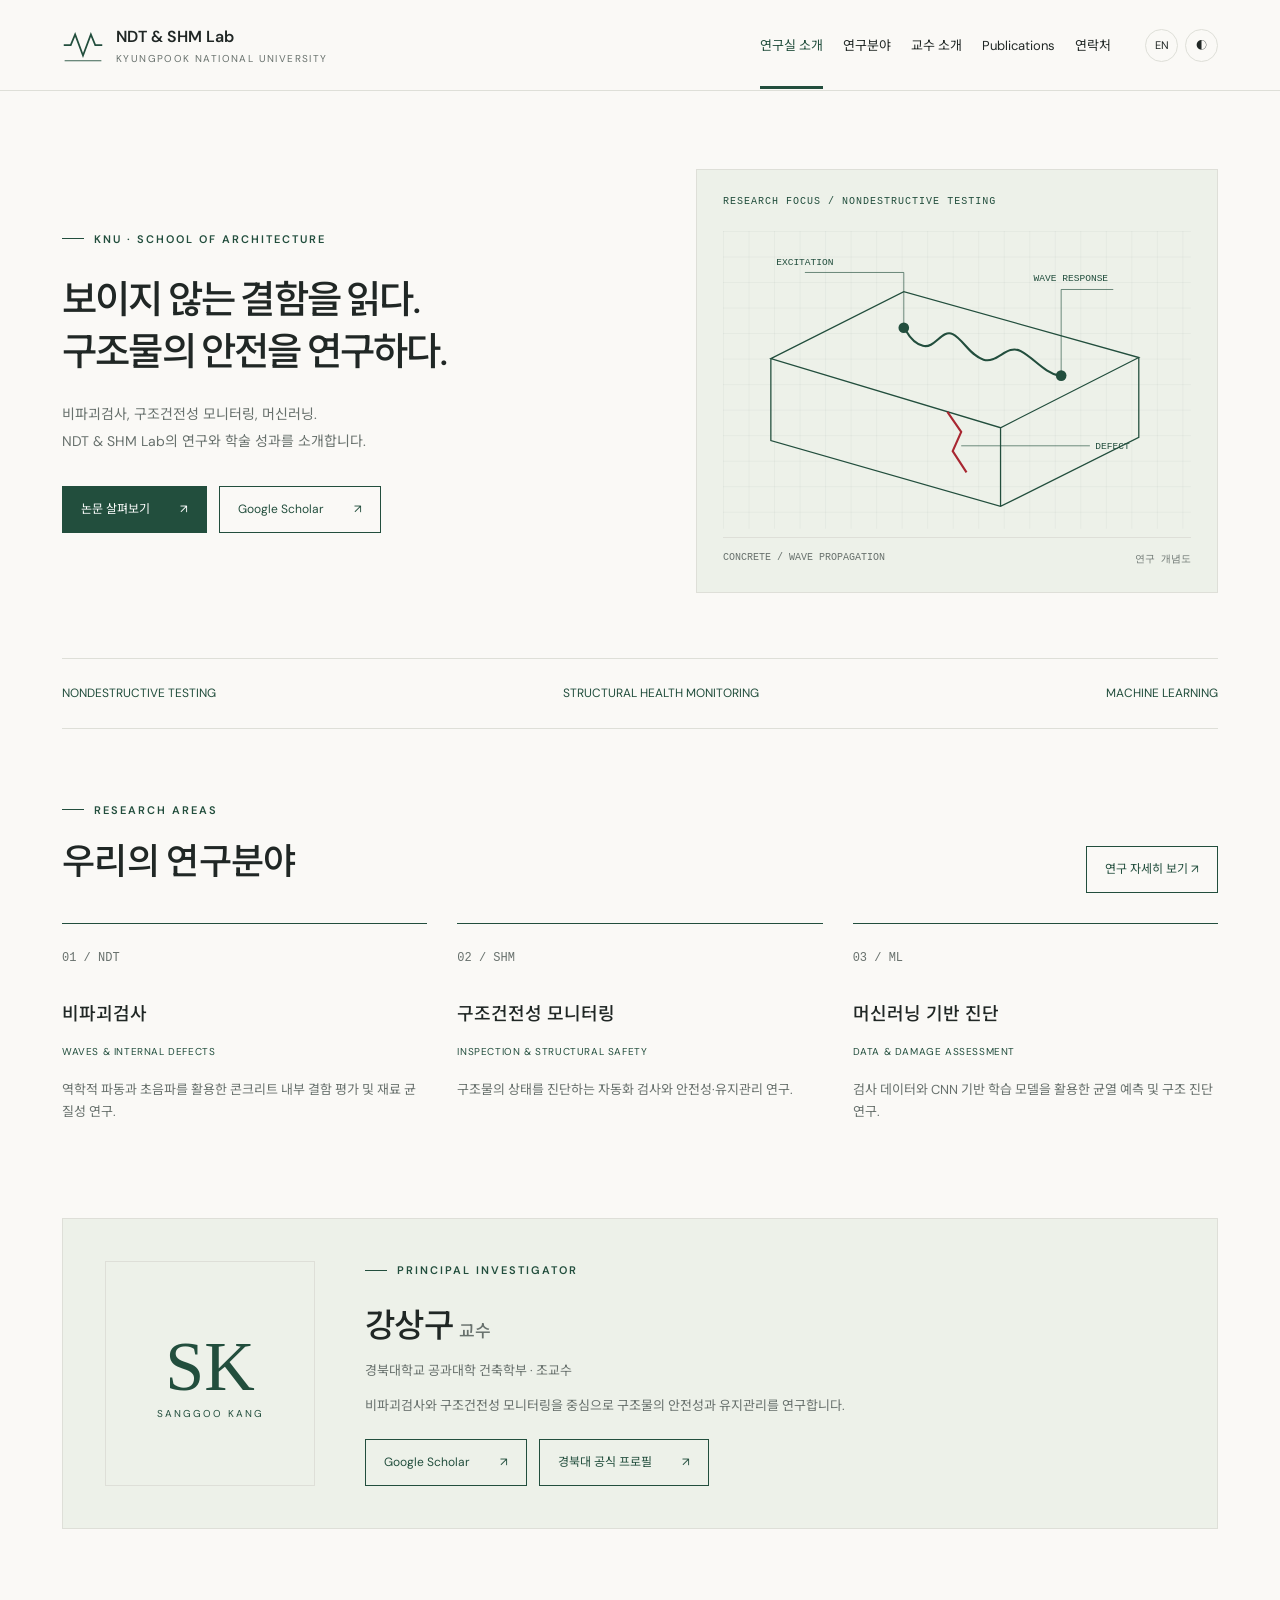
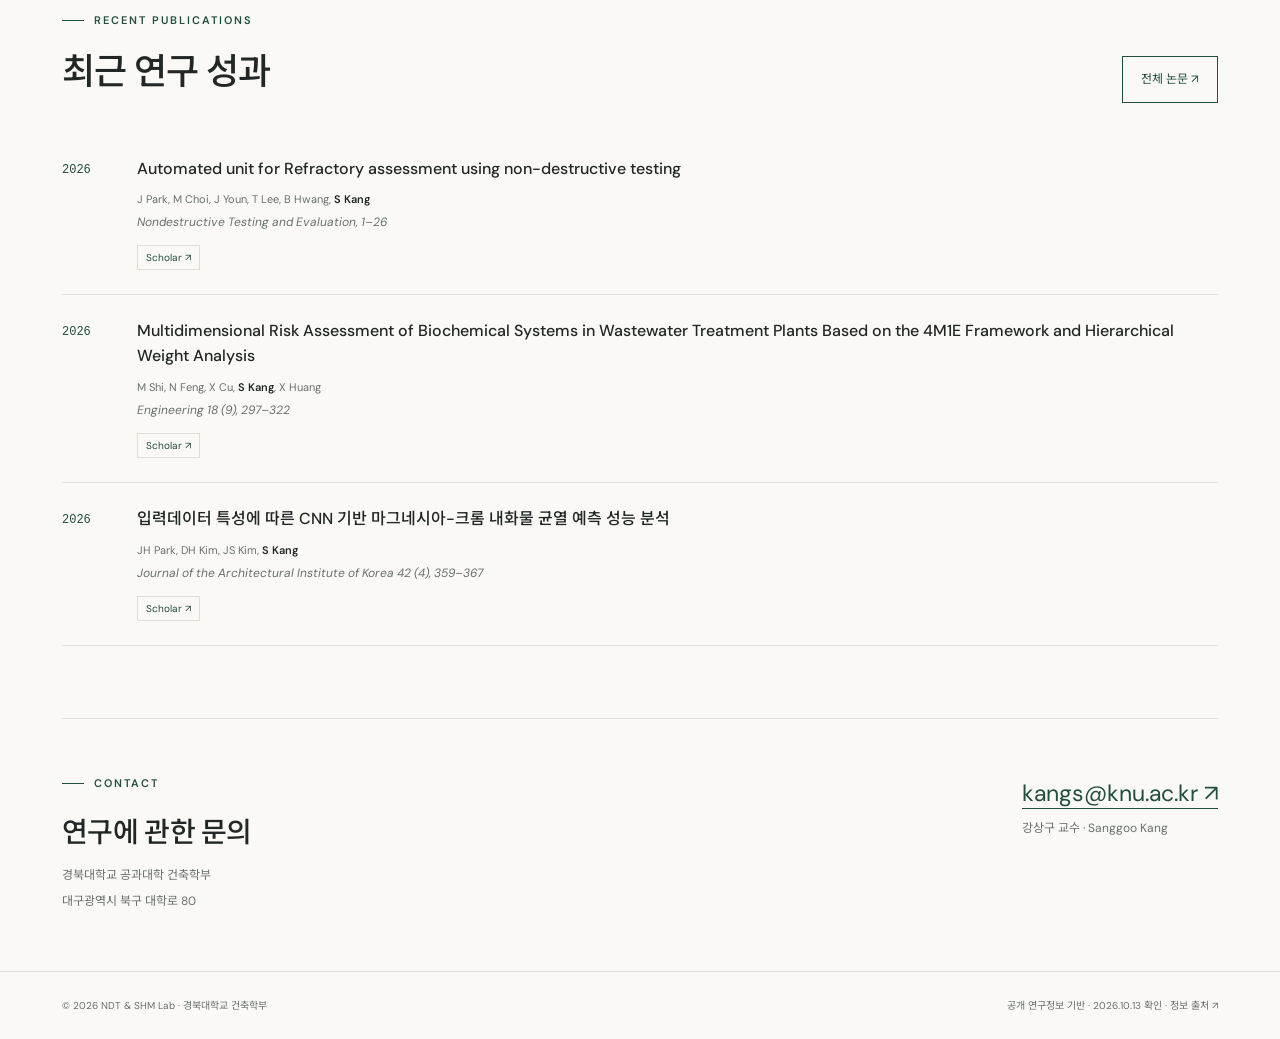
==== index.html @ bea79557 "Create index.html" ====
<!doctype html>
<html lang="ko"><head>
<meta charset="utf-8"><meta name="viewport" content="width=device-width,initial-scale=1">
<title>NDT &amp; SHM Lab · 경북대학교</title><meta name="description" content="경북대학교 건축학부 강상구 교수의 NDT &amp; SHM Lab. 비파괴검사, 구조건전성 모니터링, 머신러닝 연구.">
<link rel="canonical" href="https://knu-ndt.github.io/">
<meta property="og:type" content="website"><meta property="og:site_name" content="NDT &amp; SHM Lab"><meta property="og:title" content="NDT &amp; SHM Lab · 경북대학교"><meta property="og:description" content="경북대학교 건축학부 강상구 교수의 NDT &amp; SHM Lab. 비파괴검사, 구조건전성 모니터링, 머신러닝 연구."><meta property="og:url" content="https://knu-ndt.github.io/"><meta property="og:locale" content="ko_KR">
<meta name="theme-color" content="#224e3d"><link rel="icon" type="image/svg+xml" href="favicon.svg">
<link rel="stylesheet" href="style.css"><script type="application/ld+json">{"@context":"https://schema.org","@type":"ResearchOrganization","name":"NDT & SHM Lab","url":"https://knu-ndt.github.io/","parentOrganization":{"@type":"CollegeOrUniversity","name":"Kyungpook National University"},"member":{"@type":"Person","name":"Sanggoo Kang","alternateName":"강상구","jobTitle":"Assistant Professor","email":"kangs@knu.ac.kr","sameAs":["https://scholar.google.com/citations?hl=ko&user=CzZ7ILAAAAAJ","https://research.knu.ac.kr/en/persons/sanggoo-kang/"]}}</script>
<script defer src="publications.js"></script><script defer src="app.js"></script>
</head><body data-page="home"><a class="skip" href="#main">본문으로 건너뛰기</a><header id="header"><div class="wrap bar"><a class="brand" href="index.html"><svg class="mark" viewBox="0 0 48 48" aria-hidden="true"><path d="M2 24h8l5-12 9 24 9-24 5 12h8" fill="none" stroke="currentColor" stroke-width="2"/><path d="M3 42h42" stroke="currentColor"/></svg><span><b>NDT & SHM Lab</b><small>KYUNGPOOK NATIONAL UNIVERSITY</small></span></a><nav id="navigation" aria-label="주 메뉴"><a class="active" aria-current="page" href="index.html">연구실 소개</a><a class="" href="research.html">연구분야</a><a class="" href="professor.html">교수 소개</a><a class="" href="publications.html">Publications</a><a class="" href="contact.html">연락처</a></nav><div class="tools"><button id="language" aria-label="Switch to English">EN</button><button id="theme" aria-label="화면 테마 전환">◐</button><button class="mobile" id="menu" aria-controls="navigation" aria-expanded="false" aria-label="메뉴 열기">☰</button></div></div></header>
<main id="main"><div class="wrap"><section class="hero"><div><div class="eyebrow">KNU · SCHOOL OF ARCHITECTURE</div><h1>보이지 않는 결함을 읽다.<br>구조물의 안전을 연구하다.</h1><p class="lead">비파괴검사, 구조건전성 모니터링, 머신러닝.<br>NDT & SHM Lab의 연구와 학술 성과를 소개합니다.</p><div class="actions"><a class="button solid" href="publications.html">논문 살펴보기 <span>↗</span></a><a class="button" href="https://scholar.google.com/citations?hl=ko&amp;user=CzZ7ILAAAAAJ" target="_blank" rel="noopener noreferrer">Google Scholar <span aria-hidden="true">↗</span></a></div></div><div class="diagram"><div class="caption">RESEARCH FOCUS / NONDESTRUCTIVE TESTING</div><svg viewBox="0 0 440 280" role="img" aria-label="콘크리트 내부 균열과 표면파를 표현한 개념도"><defs><pattern id="grid" width="24" height="24" patternUnits="userSpaceOnUse"><path d="M24 0H0V24" fill="none" stroke="currentColor" stroke-width=".4" opacity=".2"/></pattern></defs><rect width="440" height="280" fill="url(#grid)"/><path d="M45 120L170 57L391 119L261 185Z M45 120V197L261 259L391 194V119 M261 185V259" fill="none" stroke="currentColor" stroke-width="1.2"/><path d="M171 92C173 95 177 105 188 108S206 92 216 97S232 117 245 121S267 106 280 113S302 133 316 136" fill="none" stroke="currentColor" stroke-width="2"/><path d="M211 170L224 189L216 207L229 227" stroke="#a82731" fill="none" stroke-width="2"/><circle cx="170" cy="91" r="5" fill="currentColor"/><circle cx="318" cy="136" r="5" fill="currentColor"/><path d="M170 87V39H77M318 132V55H367M224 202H345" fill="none" stroke="currentColor" stroke-width=".6"/><g fill="currentColor" font-family="monospace" font-size="9"><text x="50" y="32">EXCITATION</text><text x="292" y="47">WAVE RESPONSE</text><text x="350" y="205">DEFECT</text></g></svg><div class="diagram-foot"><span>CONCRETE / WAVE PROPAGATION</span><span>연구 개념도</span></div></div></section><div class="strip"><span>NONDESTRUCTIVE TESTING</span><span>STRUCTURAL HEALTH MONITORING</span><span>MACHINE LEARNING</span></div><section class="section" id="research"><div class="section-top"><div><div class="eyebrow">RESEARCH AREAS</div><h2>우리의 연구분야</h2></div><a class="button" href="research.html">연구 자세히 보기 ↗</a></div><div class="research-list"><article class="research-item"><span class="number">01 / NDT</span><h3>비파괴검사</h3><small>WAVES & INTERNAL DEFECTS</small><p>역학적 파동과 초음파를 활용한 콘크리트 내부 결함 평가 및 재료 균질성 연구.</p></article><article class="research-item"><span class="number">02 / SHM</span><h3>구조건전성 모니터링</h3><small>INSPECTION & STRUCTURAL SAFETY</small><p>구조물의 상태를 진단하는 자동화 검사와 안전성·유지관리 연구.</p></article><article class="research-item"><span class="number">03 / ML</span><h3>머신러닝 기반 진단</h3><small>DATA & DAMAGE ASSESSMENT</small><p>검사 데이터와 CNN 기반 학습 모델을 활용한 균열 예측 및 구조 진단 연구.</p></article></div></section><section class="section" style="padding-top:10px"><div class="profile-block"><div class="monogram" aria-hidden="true">SK<small>SANGGOO KANG</small></div><div><div class="eyebrow">PRINCIPAL INVESTIGATOR</div><h2 style="margin-top:18px">강상구 <span style="font-size:17px;color:var(--muted)">교수</span></h2><p>경북대학교 공과대학 건축학부 · 조교수</p><p>비파괴검사와 구조건전성 모니터링을 중심으로 구조물의 안전성과 유지관리를 연구합니다.</p><div class="profile-links"><a class="button" href="https://scholar.google.com/citations?hl=ko&amp;user=CzZ7ILAAAAAJ" target="_blank" rel="noopener noreferrer">Google Scholar <span aria-hidden="true">↗</span></a><a class="button" href="https://research.knu.ac.kr/en/persons/sanggoo-kang/" target="_blank" rel="noopener noreferrer">경북대 공식 프로필 <span aria-hidden="true">↗</span></a></div></div></div></section><section class="section" style="padding-top:10px"><div class="section-top"><div><div class="eyebrow">RECENT PUBLICATIONS</div><h2>최근 연구 성과</h2></div><a href="publications.html" class="button">전체 논문 ↗</a></div><article class="paper"><span class="year">2026</span><div><h3><a href="https://scholar.google.com/citations?view_op=view_citation&amp;hl=ko&amp;user=CzZ7ILAAAAAJ&amp;citation_for_view=CzZ7ILAAAAAJ:MXK_kJrjxJIC" target="_blank" rel="noopener">Automated unit for Refractory assessment using non-destructive testing</a></h3><p class="authors">J Park, M Choi, J Youn, T Lee, B Hwang, <b>S Kang</b></p><p><i>Nondestructive Testing and Evaluation, 1–26</i></p><div class="links"><a class="paper-link" href="https://scholar.google.com/citations?view_op=view_citation&amp;hl=ko&amp;user=CzZ7ILAAAAAJ&amp;citation_for_view=CzZ7ILAAAAAJ:MXK_kJrjxJIC" target="_blank" rel="noopener noreferrer">Scholar <span aria-hidden="true">↗</span></a></div></div></article><article class="paper"><span class="year">2026</span><div><h3><a href="https://scholar.google.com/citations?view_op=view_citation&amp;hl=ko&amp;user=CzZ7ILAAAAAJ&amp;citation_for_view=CzZ7ILAAAAAJ:3fE2CSJIrl8C" target="_blank" rel="noopener">Multidimensional Risk Assessment of Biochemical Systems in Wastewater Treatment Plants Based on the 4M1E Framework and Hierarchical Weight Analysis</a></h3><p class="authors">M Shi, N Feng, X Cu, <b>S Kang</b>, X Huang</p><p><i>Engineering 18 (9), 297–322</i></p><div class="links"><a class="paper-link" href="https://scholar.google.com/citations?view_op=view_citation&amp;hl=ko&amp;user=CzZ7ILAAAAAJ&amp;citation_for_view=CzZ7ILAAAAAJ:3fE2CSJIrl8C" target="_blank" rel="noopener noreferrer">Scholar <span aria-hidden="true">↗</span></a></div></div></article><article class="paper"><span class="year">2026</span><div><h3><a href="https://scholar.google.com/citations?view_op=view_citation&amp;hl=ko&amp;user=CzZ7ILAAAAAJ&amp;citation_for_view=CzZ7ILAAAAAJ:0EnyYjriUFMC" target="_blank" rel="noopener">입력데이터 특성에 따른 CNN 기반 마그네시아-크롬 내화물 균열 예측 성능 분석</a></h3><p class="authors">JH Park, DH Kim, JS Kim, <b>S Kang</b></p><p><i>Journal of the Architectural Institute of Korea 42 (4), 359–367</i></p><div class="links"><a class="paper-link" href="https://scholar.google.com/citations?view_op=view_citation&amp;hl=ko&amp;user=CzZ7ILAAAAAJ&amp;citation_for_view=CzZ7ILAAAAAJ:0EnyYjriUFMC" target="_blank" rel="noopener noreferrer">Scholar <span aria-hidden="true">↗</span></a></div></div></article></section><section id="contact" class="contact"><div><div class="eyebrow">CONTACT</div><h2 style="margin-top:16px">연구에 관한 문의</h2><p>경북대학교 공과대학 건축학부</p><p>대구광역시 북구 대학로 80</p></div><div><a class="email" href="mailto:kangs@knu.ac.kr">kangs@knu.ac.kr ↗</a><p>강상구 교수 · Sanggoo Kang</p></div></section></div></main><footer id="footer"><div class="wrap footer-row"><span>© 2026 NDT & SHM Lab · 경북대학교 건축학부</span><span>공개 연구정보 기반 · 2026.10.13 확인 · <a href="https://research.knu.ac.kr/en/persons/sanggoo-kang/" target="_blank" rel="noopener">정보 출처 ↗</a></span></div></footer>
<noscript><style>.tools,.searchbar{display:none}</style></noscript></body></html>
---- style.css ----
@import url('https://fonts.googleapis.com/css2?family=DM+Sans:wght@400;500;600;700&family=Noto+Sans+KR:wght@400;500;600;700&display=swap');
:root{--bg:#faf9f6;--paper:#fff;--ink:#202725;--muted:#68716d;--line:#dedfd8;--green:#224e3d;--tint:#edf1e9;--red:#a82731}*{box-sizing:border-box}html{scroll-behavior:smooth;scroll-padding-top:105px}body{margin:0;background:var(--bg);color:var(--ink);font:15px/1.7 'DM Sans','Noto Sans KR',sans-serif}a{color:inherit;text-decoration:none}button,input,select{font:inherit}button,a,input,select{touch-action:manipulation}button{cursor:pointer}a:focus-visible,button:focus-visible,input:focus-visible,select:focus-visible{outline:3px solid #c9a747;outline-offset:4px}h1,h2,h3,p{margin-top:0}h1{font-weight:500;letter-spacing:-2px;line-height:1.1}h2{font-weight:500;letter-spacing:-.7px}p{color:var(--muted)}.wrap{max-width:1240px;margin:auto;padding:0 42px}.skip{position:fixed;left:10px;top:-90px;z-index:10;background:var(--green);color:white;padding:12px}.skip:focus{top:10px}header{position:sticky;top:0;z-index:5;background:var(--bg);border-bottom:1px solid var(--line)}.bar{height:90px;display:flex;align-items:center;gap:34px}.brand{display:flex;align-items:center;gap:12px;margin-right:auto}.mark{width:39px;height:43px;display:grid;place-items:center;border:1px solid var(--red);color:var(--red);font:600 13px Georgia;clip-path:polygon(0 0,100% 0,100% 76%,50% 100%,0 76%);background:#a8273107}.brand b{display:block;font-size:16px;font-weight:600}.brand small{display:block;font-size:10px;letter-spacing:1.4px;color:var(--muted)}.bar nav{display:flex;gap:25px;font-size:13px}.bar nav a{padding:34px 0 29px;border-bottom:3px solid transparent}.bar nav a.active{color:var(--green);border-color:var(--green)}.tools{display:flex;gap:7px}.tools button{border:1px solid var(--line);background:none;color:var(--ink);border-radius:50%;width:33px;height:33px;font-size:11px}.mobile{display:none}.eyebrow{font-size:11px;letter-spacing:2px;text-transform:uppercase;color:var(--green);font-weight:600;display:flex;align-items:center;gap:10px}.eyebrow:before{content:'';width:22px;height:1px;background:var(--green)}.head{padding:65px 0 44px;border-bottom:1px solid var(--line)}.head h1{font-size:66px;margin:21px 0 15px}.head .bottom{display:flex;align-items:end;justify-content:space-between;gap:24px}.head p{margin:0;font-size:14px}.meta{font-size:11px;letter-spacing:.4px;color:var(--muted)}.button{display:inline-flex;gap:30px;justify-content:space-between;align-items:center;padding:12px 18px;border:1px solid var(--green);color:var(--green);font-size:12px;background:transparent}.button.solid{background:var(--green);color:white}.button:hover{background:var(--tint);color:var(--green)}.pubgrid{display:grid;grid-template-columns:245px 1fr;gap:66px;padding-top:42px;padding-bottom:90px}.sidebar{position:sticky;top:125px;align-self:start}.side-label{font-size:10px;letter-spacing:1.7px;color:var(--muted);margin:0 0 15px}.categories{display:flex;flex-direction:column;gap:3px}.categories a{font-size:12px;display:flex;align-items:center;justify-content:space-between;padding:12px 13px;color:var(--muted);border-left:2px solid transparent}.categories a.selected{border-left-color:var(--green);background:var(--tint);color:var(--green);font-weight:600}.categories a:hover{background:var(--tint)}.categories span{font-size:11px;font-weight:400}.scholar{border-top:1px solid var(--line);margin-top:29px;padding-top:24px}.scholar .button{width:100%;margin-top:13px}.scholar h3{font-size:15px;margin:8px 0}.scholar p{font-size:11px;margin:0}.metrics{display:grid;grid-template-columns:repeat(3,1fr);margin:20px 0 12px}.metrics strong{font-weight:500;font-size:22px;display:block}.metrics small{font-size:9px;color:var(--muted)}.note{font-size:10px!important}.searchbar{display:flex;gap:14px;margin-bottom:30px}.searchbox{flex:1;position:relative}.searchbox span{position:absolute;top:11px;left:14px;color:var(--muted)}.searchbox input{width:100%;border:1px solid var(--line);background:var(--paper);color:var(--ink);padding:12px 14px 12px 40px;font-size:12px;border-radius:0}.searchbar select{max-width:150px;border:1px solid var(--line);padding:10px;background:var(--paper);color:var(--ink);font-size:12px}.section-title{display:flex;justify-content:space-between;align-items:center;border-bottom:1px solid var(--ink);padding-bottom:13px}.section-title h2{font-size:24px;margin:0}.section-title span{font-size:11px;color:var(--muted)}.pubsection{margin-bottom:43px;scroll-margin-top:116px}.paper{display:grid;grid-template-columns:57px 1fr;gap:18px;padding:24px 0;border-bottom:1px solid var(--line)}.paper .year{font:12px/1.7 monospace;color:var(--green);padding-top:3px}.paper h3{font-size:16px;line-height:1.55;font-weight:500;margin:0 0 9px}.paper h3 a:hover{color:var(--green);text-decoration:underline;text-underline-offset:4px}.paper p{font-size:12px;margin:3px 0}.paper .authors{font-size:11px}.paper b{font-weight:600;color:var(--ink)}.paper .links{display:flex;gap:8px;margin-top:13px}.paper .links a{font-size:10px;color:var(--green);border:1px solid var(--line);padding:3px 8px}.empty{padding:35px;border:1px dashed var(--line)}.source-note{font-size:11px;border-top:1px solid var(--line);padding-top:16px}.hero{padding:78px 0 65px;display:grid;grid-template-columns:1.1fr 1fr;gap:60px;align-items:center}.hero h1{font-size:57px;line-height:1.35;margin:27px 0 22px;letter-spacing:-2.6px}.hero .lead{max-width:430px;line-height:1.9;font-size:14px}.hero .actions{display:flex;gap:12px;margin-top:32px}.diagram{background:var(--tint);min-height:400px;position:relative;padding:26px;border:1px solid var(--line)}.diagram svg{width:100%;height:auto;margin-top:24px;color:var(--green)}.diagram .caption{font:10px monospace;letter-spacing:1px;color:var(--green)}.diagram .diagram-foot{display:flex;justify-content:space-between;border-top:1px solid var(--line);padding-top:14px;font:10px monospace;color:var(--muted)}.strip{border-top:1px solid var(--line);border-bottom:1px solid var(--line);padding:24px 0;display:flex;justify-content:space-between;gap:20px;font-size:12px;color:var(--green)}.section{padding:72px 0}.section-top{display:flex;justify-content:space-between;align-items:end;gap:30px;margin-bottom:30px}.section-top h2{font-size:36px;margin:12px 0 0}.research-list{display:grid;grid-template-columns:repeat(3,1fr);gap:30px}.research-item{border-top:1px solid var(--green);padding-top:20px}.research-item .number{color:var(--muted);font:12px monospace}.research-item h3{font-weight:500;font-size:18px;margin:30px 0 8px}.research-item small{font-size:10px;letter-spacing:.6px;color:var(--green)}.research-item p{font-size:13px;margin-top:16px}.profile-block{display:grid;grid-template-columns:210px 1fr;gap:50px;padding:42px;background:var(--tint);border:1px solid var(--line)}.monogram{font:70px Georgia;color:var(--green);display:flex;flex-direction:column;justify-content:center;border:1px solid var(--line);text-align:center;min-height:220px}.monogram small{font:10px 'DM Sans';letter-spacing:2px}.profile-block h2{font-size:33px;margin:0 0 6px}.profile-block p{font-size:13px}.profile-links{display:flex;gap:12px;flex-wrap:wrap;margin-top:22px}.profile-detail{display:grid;grid-template-columns:1fr 1fr;gap:60px;margin-top:55px}.timeline{padding-left:0;list-style:none}.timeline li{border-top:1px solid var(--line);padding:18px 0;display:grid;grid-template-columns:100px 1fr;gap:20px;font-size:13px}.timeline time{font:12px monospace;color:var(--green)}.contact{display:flex;justify-content:space-between;gap:30px;padding:55px 0;border-top:1px solid var(--line)}.contact h2{font-size:28px;margin:0 0 9px}.contact p{font-size:12px;margin:5px 0}.email{font-size:23px;color:var(--green);border-bottom:1px solid var(--green)}footer{border-top:1px solid var(--line);padding:25px 0}.footer-row{display:flex;justify-content:space-between;gap:15px;font-size:10px;color:var(--muted)}[data-theme=dark]{--bg:#161d19;--paper:#1c2520;--ink:#e3e7df;--muted:#a1aca4;--line:#39473e;--green:#b5cbb6;--tint:#223228}.hidden{display:none!important}
.hero h1{font-size:clamp(36px,3.5vw,48px);word-break:keep-all}.paper h3{overflow-wrap:anywhere}.button{word-break:keep-all}.scholar .button{gap:8px;padding:12px}
@media(max-width:1000px){.wrap{padding:0 25px}.bar{gap:16px}.bar nav{gap:14px}.pubgrid{grid-template-columns:210px 1fr;gap:35px}.hero{gap:25px}.hero h1{font-size:40px}.brand b{font-size:14px}.brand small{font-size:8px}}
@media(max-width:720px){.wrap{padding:0 20px}.bar{height:75px}.mobile{display:block}.bar nav{display:none;position:absolute;top:75px;left:0;right:0;background:var(--bg);padding:15px 20px;border-bottom:1px solid var(--line);flex-direction:column;gap:0}.bar nav.open{display:flex}.bar nav a{padding:10px 0;border:0}.head{padding:40px 0 28px}.head h1{font-size:46px}.head .bottom{display:block}.head .meta{display:block;margin-top:15px}.pubgrid{grid-template-columns:1fr;gap:30px;padding-top:27px}.sidebar{position:static}.categories{display:grid;grid-template-columns:1fr 1fr}.scholar{padding-top:16px;margin-top:18px;display:grid;grid-template-columns:1fr 1fr;gap:0 20px}.scholar .metrics{margin:8px 0}.scholar .note{grid-column:2;grid-row:2}.scholar .button{grid-column:1;grid-row:2;margin:6px 0}.searchbar{gap:8px}.searchbar select{max-width:105px}.paper{grid-template-columns:41px 1fr;gap:8px}.paper h3{font-size:14px}.section-title h2{font-size:21px}.hero{grid-template-columns:1fr;padding:45px 0}.hero h1{font-size:43px}.diagram{min-height:0}.strip{flex-wrap:wrap;gap:10px;font-size:10px}.section{padding:45px 0}.section-top h2{font-size:29px}.research-list{grid-template-columns:1fr;gap:20px}.research-item h3{margin:16px 0 5px}.profile-block{grid-template-columns:1fr;padding:25px;gap:22px}.monogram{min-height:150px}.profile-detail{grid-template-columns:1fr;gap:20px}.contact{display:block}.email{display:inline-block;margin-top:15px;font-size:20px}.footer-row{display:block}.footer-row span{display:block;margin:5px 0}}

/* Lab identity and dedicated research/contact pages. */
.mark{clip-path:none;background:none;border:0;color:var(--green);width:42px;height:42px;flex-shrink:0}
.brand{white-space:nowrap}.accent{color:var(--green)}
.result-count{font-size:11px;margin:-15px 0 20px}
.topic-nav{display:flex;gap:30px;padding:25px 0;border-bottom:1px solid var(--line);font:12px monospace;color:var(--green)}
.topic-nav a:hover{text-decoration:underline;text-underline-offset:6px}
.research-detail{display:grid;grid-template-columns:.9fr 1.1fr;gap:70px;padding:65px 0;border-bottom:1px solid var(--line);scroll-margin-top:115px}
.research-summary h2{font-size:32px;line-height:1.5;margin:22px 0 16px;word-break:keep-all}
.research-summary>p{font-size:14px;line-height:1.9}
.research-summary .research-sub{font:10px/1.8 monospace;color:var(--green);margin-bottom:23px}
.tags{list-style:none;padding:0;display:flex;gap:8px;flex-wrap:wrap;margin-top:24px}
.tags li{border:1px solid var(--line);padding:4px 10px;font-size:11px;color:var(--green)}
.related .section-title h3{font-size:15px;font-weight:500;margin:0}.related .paper{grid-template-columns:42px 1fr;gap:13px}.related .paper h3{font-size:14px}
.research-cta{display:flex;justify-content:space-between;gap:30px;align-items:center;padding:55px 0}.research-cta h2{font-size:24px;margin:15px 0 0;word-break:keep-all}
.contact-grid{display:grid;grid-template-columns:1fr 1fr;gap:80px;padding:65px 0}.contact-grid h2{font-size:29px;margin:22px 0 16px}.contact-grid p{font-size:14px}.contact-grid .email{display:inline-block;margin-top:25px}.contact-person{margin-top:35px;font-size:13px}.contact-person p{font-size:12px}
.address-card{padding:32px;background:var(--tint);border:1px solid var(--line)}.address-card .button{margin-top:16px}.contact-links{display:grid;grid-template-columns:1fr 1fr;gap:40px;border-top:1px solid var(--line);padding:40px 0 70px}.contact-links h3{font-size:20px;font-weight:500}.contact-links p{font-size:13px}
.error-page{padding-top:100px;padding-bottom:120px}.error-page h1{font-size:42px;margin:25px 0;word-break:keep-all}
.hero h1{font-size:clamp(30px,3vw,42px);letter-spacing:-1.8px}.bar nav{gap:20px}
@media(max-width:1080px) and (min-width:721px){.bar nav{gap:11px;font-size:12px}.bar{gap:14px}.brand small{font-size:7px}.brand b{font-size:13px}.research-detail{gap:35px}}
@media(max-width:720px){.research-detail,.contact-grid,.contact-links{grid-template-columns:1fr;gap:30px;padding:38px 0}.research-summary h2{font-size:27px}.research-cta{display:block}.research-cta .button{margin-top:25px}.address-card{padding:24px}.topic-nav{gap:24px}.hero h1{font-size:clamp(27px,7vw,39px);letter-spacing:-1.3px}.hero .actions{flex-wrap:wrap}.brand small{font-size:7px;letter-spacing:1px}.brand b{font-size:13px}.brand{gap:8px}.mark{width:30px;height:35px}.tools{gap:5px}.tools button{width:30px;height:30px}.contact-grid .email{font-size:21px}.error-page h1{font-size:32px}.head h1{overflow-wrap:anywhere}}
@media(prefers-reduced-motion:reduce){html{scroll-behavior:auto}}
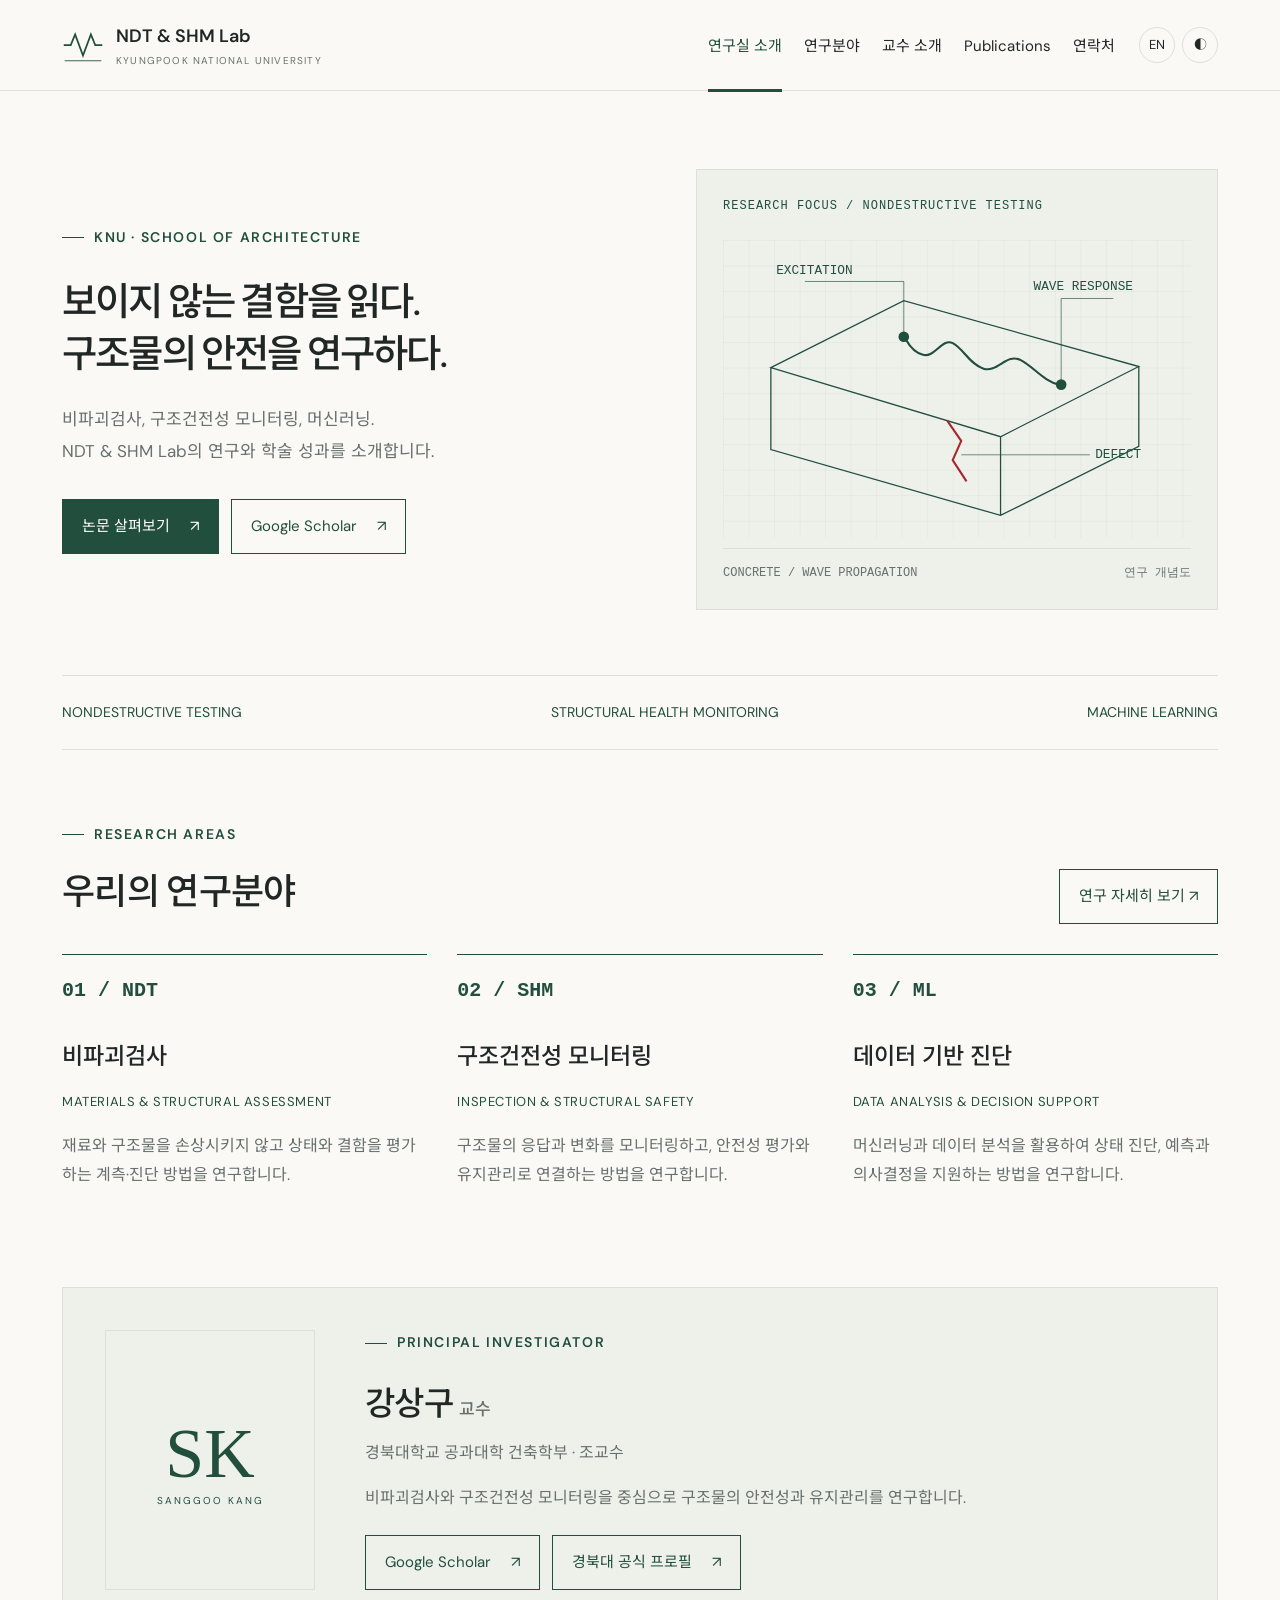
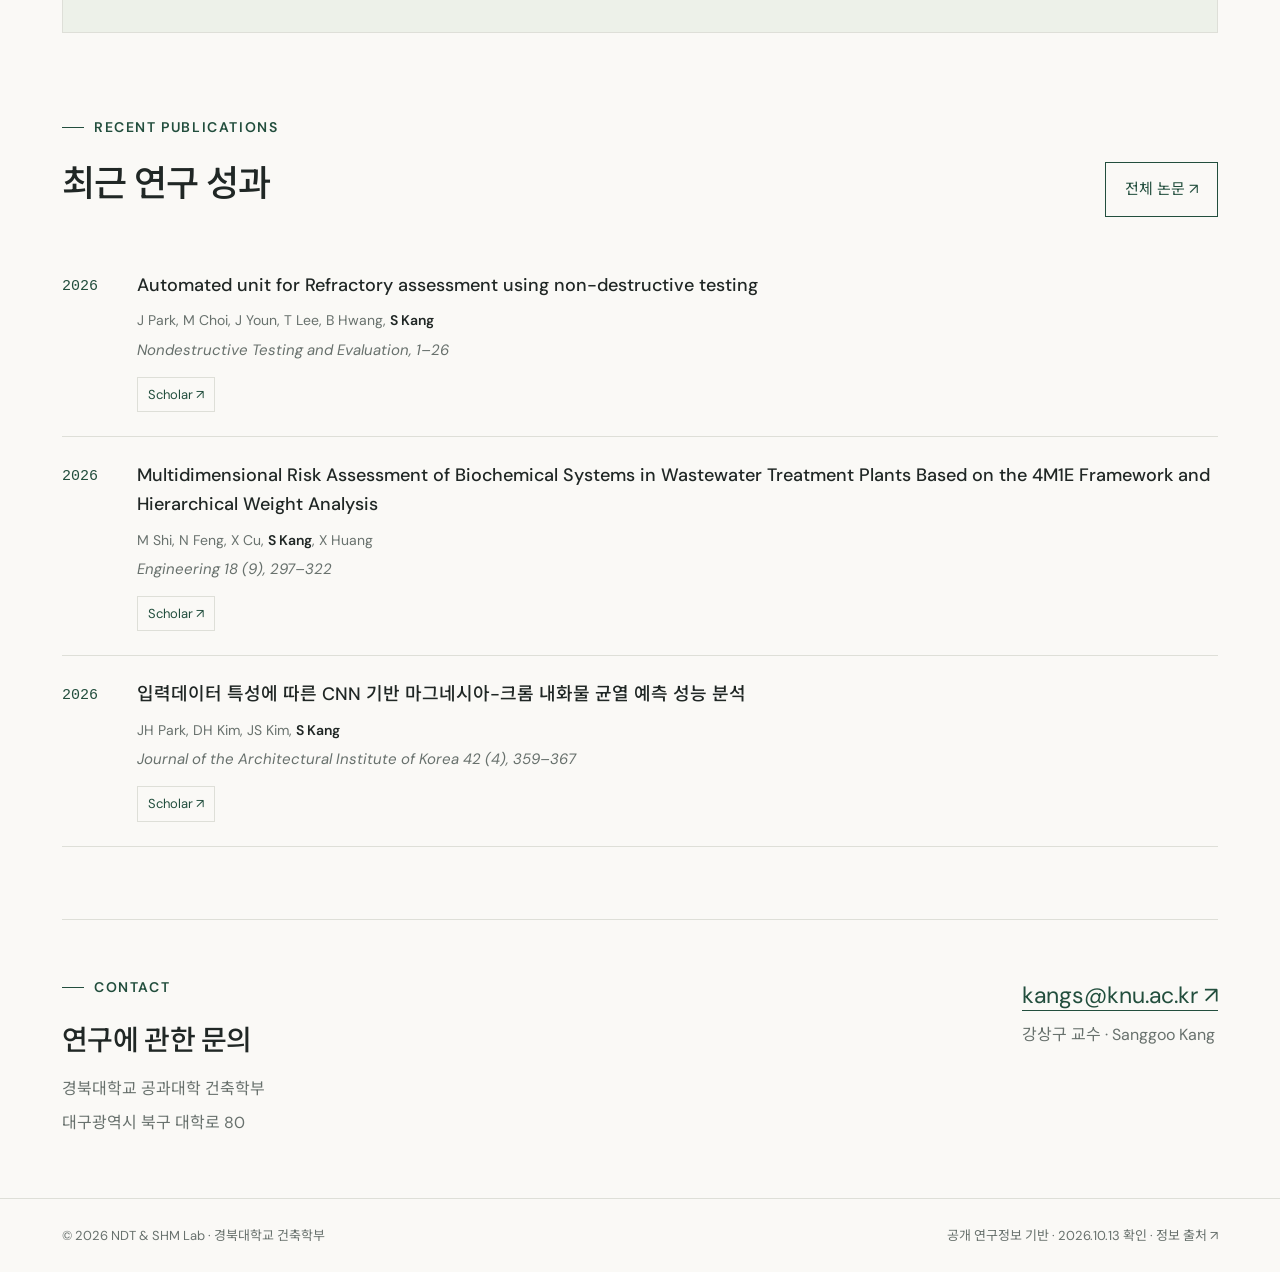
==== commit 89241fb3: "Update homepage research overview and readable site assets" ====
--- a/index.html
+++ b/index.html
@@ -5,8 +5,8 @@
 <link rel="canonical" href="https://knu-ndt.github.io/">
 <meta property="og:type" content="website"><meta property="og:site_name" content="NDT &amp; SHM Lab"><meta property="og:title" content="NDT &amp; SHM Lab · 경북대학교"><meta property="og:description" content="경북대학교 건축학부 강상구 교수의 NDT &amp; SHM Lab. 비파괴검사, 구조건전성 모니터링, 머신러닝 연구."><meta property="og:url" content="https://knu-ndt.github.io/"><meta property="og:locale" content="ko_KR">
 <meta name="theme-color" content="#224e3d"><link rel="icon" type="image/svg+xml" href="favicon.svg">
-<link rel="stylesheet" href="style.css"><script type="application/ld+json">{"@context":"https://schema.org","@type":"ResearchOrganization","name":"NDT & SHM Lab","url":"https://knu-ndt.github.io/","parentOrganization":{"@type":"CollegeOrUniversity","name":"Kyungpook National University"},"member":{"@type":"Person","name":"Sanggoo Kang","alternateName":"강상구","jobTitle":"Assistant Professor","email":"kangs@knu.ac.kr","sameAs":["https://scholar.google.com/citations?hl=ko&user=CzZ7ILAAAAAJ","https://research.knu.ac.kr/en/persons/sanggoo-kang/"]}}</script>
-<script defer src="publications.js"></script><script defer src="app.js"></script>
+<link rel="stylesheet" href="style.css?v=516fc132a043"><script type="application/ld+json">{"@context":"https://schema.org","@type":"ResearchOrganization","name":"NDT & SHM Lab","url":"https://knu-ndt.github.io/","parentOrganization":{"@type":"CollegeOrUniversity","name":"Kyungpook National University"},"member":{"@type":"Person","name":"Sanggoo Kang","alternateName":"강상구","jobTitle":"Assistant Professor","email":"kangs@knu.ac.kr","sameAs":["https://scholar.google.com/citations?hl=ko&user=CzZ7ILAAAAAJ","https://research.knu.ac.kr/en/persons/sanggoo-kang/"]}}</script>
+<script defer src="publications.js?v=f324b2c43986"></script><script defer src="app.js?v=5ea0da1b2263"></script>
 </head><body data-page="home"><a class="skip" href="#main">본문으로 건너뛰기</a><header id="header"><div class="wrap bar"><a class="brand" href="index.html"><svg class="mark" viewBox="0 0 48 48" aria-hidden="true"><path d="M2 24h8l5-12 9 24 9-24 5 12h8" fill="none" stroke="currentColor" stroke-width="2"/><path d="M3 42h42" stroke="currentColor"/></svg><span><b>NDT & SHM Lab</b><small>KYUNGPOOK NATIONAL UNIVERSITY</small></span></a><nav id="navigation" aria-label="주 메뉴"><a class="active" aria-current="page" href="index.html">연구실 소개</a><a class="" href="research.html">연구분야</a><a class="" href="professor.html">교수 소개</a><a class="" href="publications.html">Publications</a><a class="" href="contact.html">연락처</a></nav><div class="tools"><button id="language" aria-label="Switch to English">EN</button><button id="theme" aria-label="화면 테마 전환">◐</button><button class="mobile" id="menu" aria-controls="navigation" aria-expanded="false" aria-label="메뉴 열기">☰</button></div></div></header>
-<main id="main"><div class="wrap"><section class="hero"><div><div class="eyebrow">KNU · SCHOOL OF ARCHITECTURE</div><h1>보이지 않는 결함을 읽다.<br>구조물의 안전을 연구하다.</h1><p class="lead">비파괴검사, 구조건전성 모니터링, 머신러닝.<br>NDT & SHM Lab의 연구와 학술 성과를 소개합니다.</p><div class="actions"><a class="button solid" href="publications.html">논문 살펴보기 <span>↗</span></a><a class="button" href="https://scholar.google.com/citations?hl=ko&amp;user=CzZ7ILAAAAAJ" target="_blank" rel="noopener noreferrer">Google Scholar <span aria-hidden="true">↗</span></a></div></div><div class="diagram"><div class="caption">RESEARCH FOCUS / NONDESTRUCTIVE TESTING</div><svg viewBox="0 0 440 280" role="img" aria-label="콘크리트 내부 균열과 표면파를 표현한 개념도"><defs><pattern id="grid" width="24" height="24" patternUnits="userSpaceOnUse"><path d="M24 0H0V24" fill="none" stroke="currentColor" stroke-width=".4" opacity=".2"/></pattern></defs><rect width="440" height="280" fill="url(#grid)"/><path d="M45 120L170 57L391 119L261 185Z M45 120V197L261 259L391 194V119 M261 185V259" fill="none" stroke="currentColor" stroke-width="1.2"/><path d="M171 92C173 95 177 105 188 108S206 92 216 97S232 117 245 121S267 106 280 113S302 133 316 136" fill="none" stroke="currentColor" stroke-width="2"/><path d="M211 170L224 189L216 207L229 227" stroke="#a82731" fill="none" stroke-width="2"/><circle cx="170" cy="91" r="5" fill="currentColor"/><circle cx="318" cy="136" r="5" fill="currentColor"/><path d="M170 87V39H77M318 132V55H367M224 202H345" fill="none" stroke="currentColor" stroke-width=".6"/><g fill="currentColor" font-family="monospace" font-size="9"><text x="50" y="32">EXCITATION</text><text x="292" y="47">WAVE RESPONSE</text><text x="350" y="205">DEFECT</text></g></svg><div class="diagram-foot"><span>CONCRETE / WAVE PROPAGATION</span><span>연구 개념도</span></div></div></section><div class="strip"><span>NONDESTRUCTIVE TESTING</span><span>STRUCTURAL HEALTH MONITORING</span><span>MACHINE LEARNING</span></div><section class="section" id="research"><div class="section-top"><div><div class="eyebrow">RESEARCH AREAS</div><h2>우리의 연구분야</h2></div><a class="button" href="research.html">연구 자세히 보기 ↗</a></div><div class="research-list"><article class="research-item"><span class="number">01 / NDT</span><h3>비파괴검사</h3><small>WAVES & INTERNAL DEFECTS</small><p>역학적 파동과 초음파를 활용한 콘크리트 내부 결함 평가 및 재료 균질성 연구.</p></article><article class="research-item"><span class="number">02 / SHM</span><h3>구조건전성 모니터링</h3><small>INSPECTION & STRUCTURAL SAFETY</small><p>구조물의 상태를 진단하는 자동화 검사와 안전성·유지관리 연구.</p></article><article class="research-item"><span class="number">03 / ML</span><h3>머신러닝 기반 진단</h3><small>DATA & DAMAGE ASSESSMENT</small><p>검사 데이터와 CNN 기반 학습 모델을 활용한 균열 예측 및 구조 진단 연구.</p></article></div></section><section class="section" style="padding-top:10px"><div class="profile-block"><div class="monogram" aria-hidden="true">SK<small>SANGGOO KANG</small></div><div><div class="eyebrow">PRINCIPAL INVESTIGATOR</div><h2 style="margin-top:18px">강상구 <span style="font-size:17px;color:var(--muted)">교수</span></h2><p>경북대학교 공과대학 건축학부 · 조교수</p><p>비파괴검사와 구조건전성 모니터링을 중심으로 구조물의 안전성과 유지관리를 연구합니다.</p><div class="profile-links"><a class="button" href="https://scholar.google.com/citations?hl=ko&amp;user=CzZ7ILAAAAAJ" target="_blank" rel="noopener noreferrer">Google Scholar <span aria-hidden="true">↗</span></a><a class="button" href="https://research.knu.ac.kr/en/persons/sanggoo-kang/" target="_blank" rel="noopener noreferrer">경북대 공식 프로필 <span aria-hidden="true">↗</span></a></div></div></div></section><section class="section" style="padding-top:10px"><div class="section-top"><div><div class="eyebrow">RECENT PUBLICATIONS</div><h2>최근 연구 성과</h2></div><a href="publications.html" class="button">전체 논문 ↗</a></div><article class="paper"><span class="year">2026</span><div><h3><a href="https://scholar.google.com/citations?view_op=view_citation&amp;hl=ko&amp;user=CzZ7ILAAAAAJ&amp;citation_for_view=CzZ7ILAAAAAJ:MXK_kJrjxJIC" target="_blank" rel="noopener">Automated unit for Refractory assessment using non-destructive testing</a></h3><p class="authors">J Park, M Choi, J Youn, T Lee, B Hwang, <b>S Kang</b></p><p><i>Nondestructive Testing and Evaluation, 1–26</i></p><div class="links"><a class="paper-link" href="https://scholar.google.com/citations?view_op=view_citation&amp;hl=ko&amp;user=CzZ7ILAAAAAJ&amp;citation_for_view=CzZ7ILAAAAAJ:MXK_kJrjxJIC" target="_blank" rel="noopener noreferrer">Scholar <span aria-hidden="true">↗</span></a></div></div></article><article class="paper"><span class="year">2026</span><div><h3><a href="https://scholar.google.com/citations?view_op=view_citation&amp;hl=ko&amp;user=CzZ7ILAAAAAJ&amp;citation_for_view=CzZ7ILAAAAAJ:3fE2CSJIrl8C" target="_blank" rel="noopener">Multidimensional Risk Assessment of Biochemical Systems in Wastewater Treatment Plants Based on the 4M1E Framework and Hierarchical Weight Analysis</a></h3><p class="authors">M Shi, N Feng, X Cu, <b>S Kang</b>, X Huang</p><p><i>Engineering 18 (9), 297–322</i></p><div class="links"><a class="paper-link" href="https://scholar.google.com/citations?view_op=view_citation&amp;hl=ko&amp;user=CzZ7ILAAAAAJ&amp;citation_for_view=CzZ7ILAAAAAJ:3fE2CSJIrl8C" target="_blank" rel="noopener noreferrer">Scholar <span aria-hidden="true">↗</span></a></div></div></article><article class="paper"><span class="year">2026</span><div><h3><a href="https://scholar.google.com/citations?view_op=view_citation&amp;hl=ko&amp;user=CzZ7ILAAAAAJ&amp;citation_for_view=CzZ7ILAAAAAJ:0EnyYjriUFMC" target="_blank" rel="noopener">입력데이터 특성에 따른 CNN 기반 마그네시아-크롬 내화물 균열 예측 성능 분석</a></h3><p class="authors">JH Park, DH Kim, JS Kim, <b>S Kang</b></p><p><i>Journal of the Architectural Institute of Korea 42 (4), 359–367</i></p><div class="links"><a class="paper-link" href="https://scholar.google.com/citations?view_op=view_citation&amp;hl=ko&amp;user=CzZ7ILAAAAAJ&amp;citation_for_view=CzZ7ILAAAAAJ:0EnyYjriUFMC" target="_blank" rel="noopener noreferrer">Scholar <span aria-hidden="true">↗</span></a></div></div></article></section><section id="contact" class="contact"><div><div class="eyebrow">CONTACT</div><h2 style="margin-top:16px">연구에 관한 문의</h2><p>경북대학교 공과대학 건축학부</p><p>대구광역시 북구 대학로 80</p></div><div><a class="email" href="mailto:kangs@knu.ac.kr">kangs@knu.ac.kr ↗</a><p>강상구 교수 · Sanggoo Kang</p></div></section></div></main><footer id="footer"><div class="wrap footer-row"><span>© 2026 NDT & SHM Lab · 경북대학교 건축학부</span><span>공개 연구정보 기반 · 2026.10.13 확인 · <a href="https://research.knu.ac.kr/en/persons/sanggoo-kang/" target="_blank" rel="noopener">정보 출처 ↗</a></span></div></footer>
+<main id="main"><div class="wrap"><section class="hero"><div><div class="eyebrow">KNU · SCHOOL OF ARCHITECTURE</div><h1>보이지 않는 결함을 읽다.<br>구조물의 안전을 연구하다.</h1><p class="lead">비파괴검사, 구조건전성 모니터링, 머신러닝.<br>NDT & SHM Lab의 연구와 학술 성과를 소개합니다.</p><div class="actions"><a class="button solid" href="publications.html">논문 살펴보기 <span>↗</span></a><a class="button" href="https://scholar.google.com/citations?hl=ko&amp;user=CzZ7ILAAAAAJ" target="_blank" rel="noopener noreferrer">Google Scholar <span aria-hidden="true">↗</span></a></div></div><div class="diagram"><div class="caption">RESEARCH FOCUS / NONDESTRUCTIVE TESTING</div><svg viewBox="0 0 440 280" role="img" aria-label="콘크리트 내부 균열과 표면파를 표현한 개념도"><defs><pattern id="grid" width="24" height="24" patternUnits="userSpaceOnUse"><path d="M24 0H0V24" fill="none" stroke="currentColor" stroke-width=".4" opacity=".2"/></pattern></defs><rect width="440" height="280" fill="url(#grid)"/><path d="M45 120L170 57L391 119L261 185Z M45 120V197L261 259L391 194V119 M261 185V259" fill="none" stroke="currentColor" stroke-width="1.2"/><path d="M171 92C173 95 177 105 188 108S206 92 216 97S232 117 245 121S267 106 280 113S302 133 316 136" fill="none" stroke="currentColor" stroke-width="2"/><path d="M211 170L224 189L216 207L229 227" stroke="#a82731" fill="none" stroke-width="2"/><circle cx="170" cy="91" r="5" fill="currentColor"/><circle cx="318" cy="136" r="5" fill="currentColor"/><path d="M170 87V39H77M318 132V55H367M224 202H345" fill="none" stroke="currentColor" stroke-width=".6"/><g fill="currentColor" font-family="monospace" font-size="12"><text x="50" y="32">EXCITATION</text><text x="292" y="47">WAVE RESPONSE</text><text x="350" y="205">DEFECT</text></g></svg><div class="diagram-foot"><span>CONCRETE / WAVE PROPAGATION</span><span>연구 개념도</span></div></div></section><div class="strip"><span>NONDESTRUCTIVE TESTING</span><span>STRUCTURAL HEALTH MONITORING</span><span>MACHINE LEARNING</span></div><section class="section" id="research"><div class="section-top"><div><div class="eyebrow">RESEARCH AREAS</div><h2>우리의 연구분야</h2></div><a class="button" href="research.html">연구 자세히 보기 ↗</a></div><div class="research-list"><article class="research-item"><span class="number">01 / NDT</span><h3>비파괴검사</h3><small>MATERIALS & STRUCTURAL ASSESSMENT</small><p>재료와 구조물을 손상시키지 않고 상태와 결함을 평가하는 계측·진단 방법을 연구합니다.</p></article><article class="research-item"><span class="number">02 / SHM</span><h3>구조건전성 모니터링</h3><small>INSPECTION & STRUCTURAL SAFETY</small><p>구조물의 응답과 변화를 모니터링하고, 안전성 평가와 유지관리로 연결하는 방법을 연구합니다.</p></article><article class="research-item"><span class="number">03 / ML</span><h3>데이터 기반 진단</h3><small>DATA ANALYSIS & DECISION SUPPORT</small><p>머신러닝과 데이터 분석을 활용하여 상태 진단, 예측과 의사결정을 지원하는 방법을 연구합니다.</p></article></div></section><section class="section" style="padding-top:10px"><div class="profile-block"><div class="monogram" aria-hidden="true">SK<small>SANGGOO KANG</small></div><div><div class="eyebrow">PRINCIPAL INVESTIGATOR</div><h2 style="margin-top:18px">강상구 <span style="font-size:17px;color:var(--muted)">교수</span></h2><p>경북대학교 공과대학 건축학부 · 조교수</p><p>비파괴검사와 구조건전성 모니터링을 중심으로 구조물의 안전성과 유지관리를 연구합니다.</p><div class="profile-links"><a class="button" href="https://scholar.google.com/citations?hl=ko&amp;user=CzZ7ILAAAAAJ" target="_blank" rel="noopener noreferrer">Google Scholar <span aria-hidden="true">↗</span></a><a class="button" href="https://research.knu.ac.kr/en/persons/sanggoo-kang/" target="_blank" rel="noopener noreferrer">경북대 공식 프로필 <span aria-hidden="true">↗</span></a></div></div></div></section><section class="section" style="padding-top:10px"><div class="section-top"><div><div class="eyebrow">RECENT PUBLICATIONS</div><h2>최근 연구 성과</h2></div><a href="publications.html" class="button">전체 논문 ↗</a></div><article class="paper"><span class="year">2026</span><div><h3><a href="https://scholar.google.com/citations?view_op=view_citation&amp;hl=ko&amp;user=CzZ7ILAAAAAJ&amp;citation_for_view=CzZ7ILAAAAAJ:MXK_kJrjxJIC" target="_blank" rel="noopener">Automated unit for Refractory assessment using non-destructive testing</a></h3><p class="authors">J Park, M Choi, J Youn, T Lee, B Hwang, <b>S Kang</b></p><p><i>Nondestructive Testing and Evaluation, 1–26</i></p><div class="links"><a class="paper-link" href="https://scholar.google.com/citations?view_op=view_citation&amp;hl=ko&amp;user=CzZ7ILAAAAAJ&amp;citation_for_view=CzZ7ILAAAAAJ:MXK_kJrjxJIC" target="_blank" rel="noopener noreferrer">Scholar <span aria-hidden="true">↗</span></a></div></div></article><article class="paper"><span class="year">2026</span><div><h3><a href="https://scholar.google.com/citations?view_op=view_citation&amp;hl=ko&amp;user=CzZ7ILAAAAAJ&amp;citation_for_view=CzZ7ILAAAAAJ:3fE2CSJIrl8C" target="_blank" rel="noopener">Multidimensional Risk Assessment of Biochemical Systems in Wastewater Treatment Plants Based on the 4M1E Framework and Hierarchical Weight Analysis</a></h3><p class="authors">M Shi, N Feng, X Cu, <b>S Kang</b>, X Huang</p><p><i>Engineering 18 (9), 297–322</i></p><div class="links"><a class="paper-link" href="https://scholar.google.com/citations?view_op=view_citation&amp;hl=ko&amp;user=CzZ7ILAAAAAJ&amp;citation_for_view=CzZ7ILAAAAAJ:3fE2CSJIrl8C" target="_blank" rel="noopener noreferrer">Scholar <span aria-hidden="true">↗</span></a></div></div></article><article class="paper"><span class="year">2026</span><div><h3><a href="https://scholar.google.com/citations?view_op=view_citation&amp;hl=ko&amp;user=CzZ7ILAAAAAJ&amp;citation_for_view=CzZ7ILAAAAAJ:0EnyYjriUFMC" target="_blank" rel="noopener">입력데이터 특성에 따른 CNN 기반 마그네시아-크롬 내화물 균열 예측 성능 분석</a></h3><p class="authors">JH Park, DH Kim, JS Kim, <b>S Kang</b></p><p><i>Journal of the Architectural Institute of Korea 42 (4), 359–367</i></p><div class="links"><a class="paper-link" href="https://scholar.google.com/citations?view_op=view_citation&amp;hl=ko&amp;user=CzZ7ILAAAAAJ&amp;citation_for_view=CzZ7ILAAAAAJ:0EnyYjriUFMC" target="_blank" rel="noopener noreferrer">Scholar <span aria-hidden="true">↗</span></a></div></div></article></section><section id="contact" class="contact"><div><div class="eyebrow">CONTACT</div><h2 style="margin-top:16px">연구에 관한 문의</h2><p>경북대학교 공과대학 건축학부</p><p>대구광역시 북구 대학로 80</p></div><div><a class="email" href="mailto:kangs@knu.ac.kr">kangs@knu.ac.kr ↗</a><p>강상구 교수 · Sanggoo Kang</p></div></section></div></main><footer id="footer"><div class="wrap footer-row"><span>© 2026 NDT & SHM Lab · 경북대학교 건축학부</span><span>공개 연구정보 기반 · 2026.10.13 확인 · <a href="https://research.knu.ac.kr/en/persons/sanggoo-kang/" target="_blank" rel="noopener">정보 출처 ↗</a></span></div></footer>
 <noscript><style>.tools,.searchbar{display:none}</style></noscript></body></html>
--- a/style.css
+++ b/style.css
@@ -16,7 +16,6 @@
 .research-summary .research-sub{font:10px/1.8 monospace;color:var(--green);margin-bottom:23px}
 .tags{list-style:none;padding:0;display:flex;gap:8px;flex-wrap:wrap;margin-top:24px}
 .tags li{border:1px solid var(--line);padding:4px 10px;font-size:11px;color:var(--green)}
-.related .section-title h3{font-size:15px;font-weight:500;margin:0}.related .paper{grid-template-columns:42px 1fr;gap:13px}.related .paper h3{font-size:14px}
 .research-cta{display:flex;justify-content:space-between;gap:30px;align-items:center;padding:55px 0}.research-cta h2{font-size:24px;margin:15px 0 0;word-break:keep-all}
 .contact-grid{display:grid;grid-template-columns:1fr 1fr;gap:80px;padding:65px 0}.contact-grid h2{font-size:29px;margin:22px 0 16px}.contact-grid p{font-size:14px}.contact-grid .email{display:inline-block;margin-top:25px}.contact-person{margin-top:35px;font-size:13px}.contact-person p{font-size:12px}
 .address-card{padding:32px;background:var(--tint);border:1px solid var(--line)}.address-card .button{margin-top:16px}.contact-links{display:grid;grid-template-columns:1fr 1fr;gap:40px;border-top:1px solid var(--line);padding:40px 0 70px}.contact-links h3{font-size:20px;font-weight:500}.contact-links p{font-size:13px}
@@ -25,3 +24,76 @@
 @media(max-width:1080px) and (min-width:721px){.bar nav{gap:11px;font-size:12px}.bar{gap:14px}.brand small{font-size:7px}.brand b{font-size:13px}.research-detail{gap:35px}}
 @media(max-width:720px){.research-detail,.contact-grid,.contact-links{grid-template-columns:1fr;gap:30px;padding:38px 0}.research-summary h2{font-size:27px}.research-cta{display:block}.research-cta .button{margin-top:25px}.address-card{padding:24px}.topic-nav{gap:24px}.hero h1{font-size:clamp(27px,7vw,39px);letter-spacing:-1.3px}.hero .actions{flex-wrap:wrap}.brand small{font-size:7px;letter-spacing:1px}.brand b{font-size:13px}.brand{gap:8px}.mark{width:30px;height:35px}.tools{gap:5px}.tools button{width:30px;height:30px}.contact-grid .email{font-size:21px}.error-page h1{font-size:32px}.head h1{overflow-wrap:anywhere}}
 @media(prefers-reduced-motion:reduce){html{scroll-behavior:auto}}
+
+/* Readable typography across the site. */
+body{font-size:17px;line-height:1.8}
+.bar{gap:24px}.bar nav{font-size:15px;gap:22px}
+.brand b{font-size:18px}.brand small{font-size:10px;letter-spacing:1.2px}
+.tools button{font-size:13px;width:36px;height:36px}
+.eyebrow{font-size:14px;letter-spacing:1.6px}
+.head p,.hero .lead{font-size:17px}.meta{font-size:14px}
+.button{font-size:15px;padding:13px 19px;gap:20px}
+.side-label{font-size:13px}.categories a{font-size:15px;gap:12px;line-height:1.5}
+.categories span{font-size:14px}.scholar h3{font-size:18px}.scholar p{font-size:14px}
+.metrics strong{font-size:27px}.metrics small{font-size:12px}.note{font-size:13px!important}
+.searchbox input,.searchbar select{font-size:16px}.result-count{font-size:14px}
+.section-title span{font-size:14px}.paper .year{font-size:15px}
+.paper h3{font-size:18px;line-height:1.6}.paper p{font-size:15px}.paper .authors{font-size:14px}
+.paper .links a{font-size:13px;padding:5px 10px}.source-note{font-size:14px;line-height:1.8}
+.diagram .caption,.diagram .diagram-foot{font-size:12px;line-height:1.7}
+.diagram .diagram-foot{gap:14px;flex-wrap:wrap}.strip{font-size:14px;flex-wrap:wrap}
+.research-item .number{font-size:20px;font-weight:600;color:var(--green)}
+.research-item h3{font-size:23px}.research-item small{font-size:13px}
+.research-item p,.profile-block p{font-size:16px}
+.timeline li{font-size:16px}.timeline time{font-size:15px}.timeline li{grid-template-columns:120px 1fr}
+.contact p{font-size:16px}.footer-row{font-size:13px;line-height:1.8}
+.contact-grid p{font-size:17px}.contact-person{font-size:16px}.contact-person p,.contact-links p{font-size:16px}
+
+/* Prominent topic navigation and broad research introductions. */
+.topic-nav{display:grid;grid-template-columns:repeat(3,1fr);gap:16px;padding:30px 0;border:0;font-family:inherit}
+.topic-nav a{display:flex;flex-direction:column;gap:8px;padding:20px 22px;background:var(--tint);border:1px solid var(--line)}
+.topic-nav a:hover{border-color:var(--green);text-decoration:none}
+.topic-code{font:600 22px/1.4 monospace;letter-spacing:.3px}
+.topic-name{font-size:16px;line-height:1.5;word-break:keep-all}
+.research-detail{grid-template-columns:.85fr 1.15fr;gap:65px;padding:55px 0}
+.research-code{font:600 26px/1.4 monospace;color:var(--green);margin:0 0 18px;letter-spacing:.4px}
+.research-heading h2{font-size:32px;line-height:1.45;word-break:keep-all;margin:0 0 15px}
+.research-heading .research-sub{font-size:14px;line-height:1.7;letter-spacing:.5px;color:var(--green)}
+.research-summary>p{font-size:18px;line-height:1.9;margin-bottom:20px}
+.research-summary .research-overview{font-size:20px;color:var(--ink);line-height:1.7}
+.tags li{font-size:14px;padding:5px 12px}.research-cta h2{font-size:28px}
+
+@media(max-width:1040px){
+ .mobile{display:block}
+ .bar nav{display:none;position:absolute;top:90px;left:0;right:0;background:var(--bg);padding:15px 25px;border-bottom:1px solid var(--line);flex-direction:column;gap:0}
+ .bar nav.open{display:flex}.bar nav a{padding:12px 0;border:0}
+ .research-detail{gap:35px}.topic-nav a{padding:18px}
+}
+@media(max-width:720px){
+ body{font-size:16px}.bar{height:80px;gap:12px}.bar nav{top:80px;font-size:16px;padding:15px 20px}
+ .brand b{font-size:16px}.brand small{font-size:9px;letter-spacing:1px}
+ .tools button{width:32px;height:32px;font-size:13px}
+ .eyebrow{font-size:13px}.head h1{font-size:44px}.head p,.hero .lead{font-size:16px}
+ .research-list,.research-detail{grid-template-columns:1fr}.research-item h3{font-size:22px}
+ .research-detail{gap:15px;padding:35px 0}.research-heading h2{font-size:28px}
+ .research-code{font-size:24px;margin-bottom:12px}.research-summary>p{font-size:17px}
+ .research-summary .research-overview{font-size:19px}.topic-nav{gap:10px}
+ .topic-nav a{padding:15px 12px}.topic-code{font-size:19px}.topic-name{font-size:14px}
+ .paper h3{font-size:17px}.paper p{font-size:15px}.paper .authors{font-size:14px}
+ .searchbar select{max-width:120px}.searchbox input{padding-left:32px}.searchbox span{left:10px}
+ .section-top{flex-wrap:wrap;gap:18px}.footer-row{font-size:13px}
+ .contact-grid p,.contact p{font-size:16px}.contact-grid .email{font-size:23px}
+ .contact-grid h2{font-size:27px}.research-cta h2{font-size:26px}
+}
+@media(max-width:480px){
+ .topic-nav{grid-template-columns:1fr;gap:10px;padding:24px 0}
+ .topic-nav a{flex-direction:row;align-items:center;gap:18px;padding:14px 16px}
+ .topic-code{font-size:20px;flex:0 0 105px}.topic-name{font-size:15px}
+ .timeline li{grid-template-columns:105px 1fr;gap:12px}
+}
+@media(max-width:380px){
+ .brand b{font-size:15px}.brand small{display:none}.mark{width:26px}
+ .bar{gap:8px}.tools{gap:4px}.tools button{width:30px;height:32px}
+ .scholar{grid-template-columns:1fr;gap:15px}.scholar .note,.scholar .button{grid-column:auto;grid-row:auto}
+ .searchbar{flex-wrap:wrap}.searchbox{flex-basis:100%}.searchbar select{max-width:none;width:100%}
+}
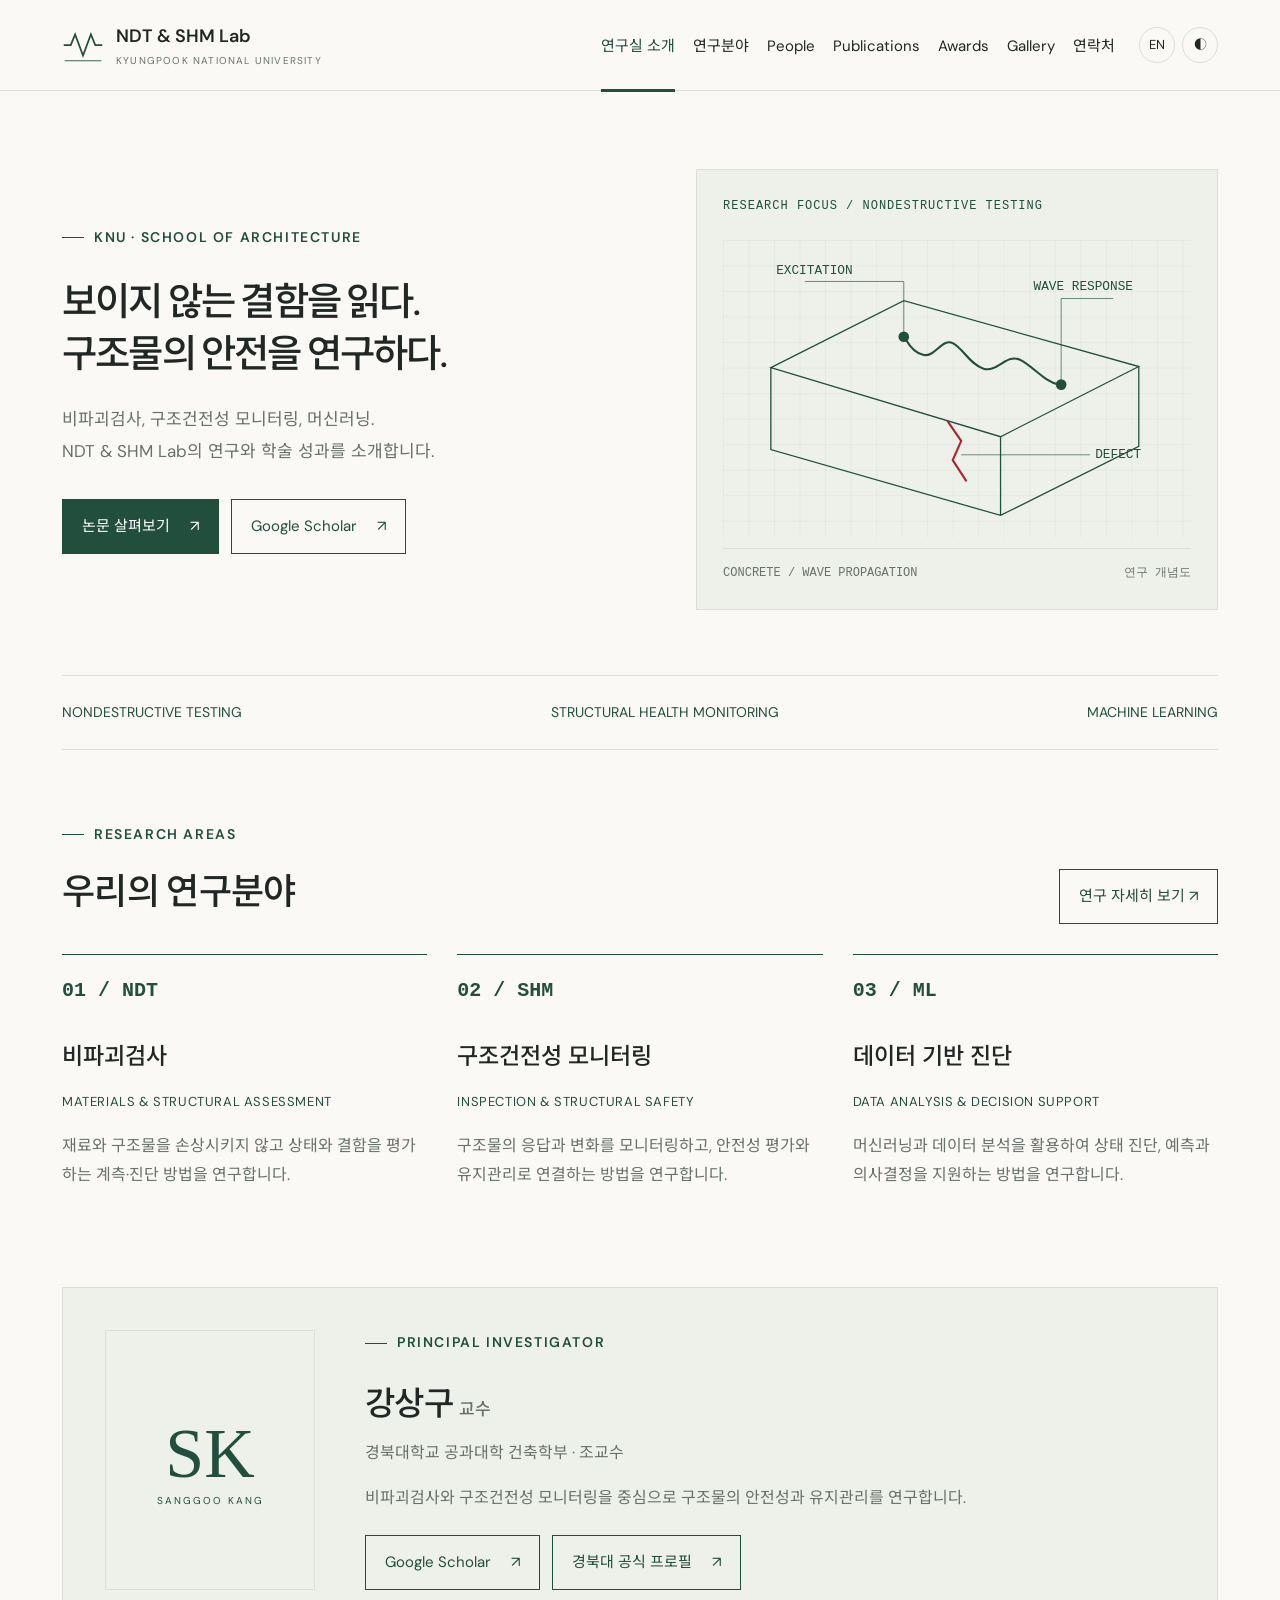
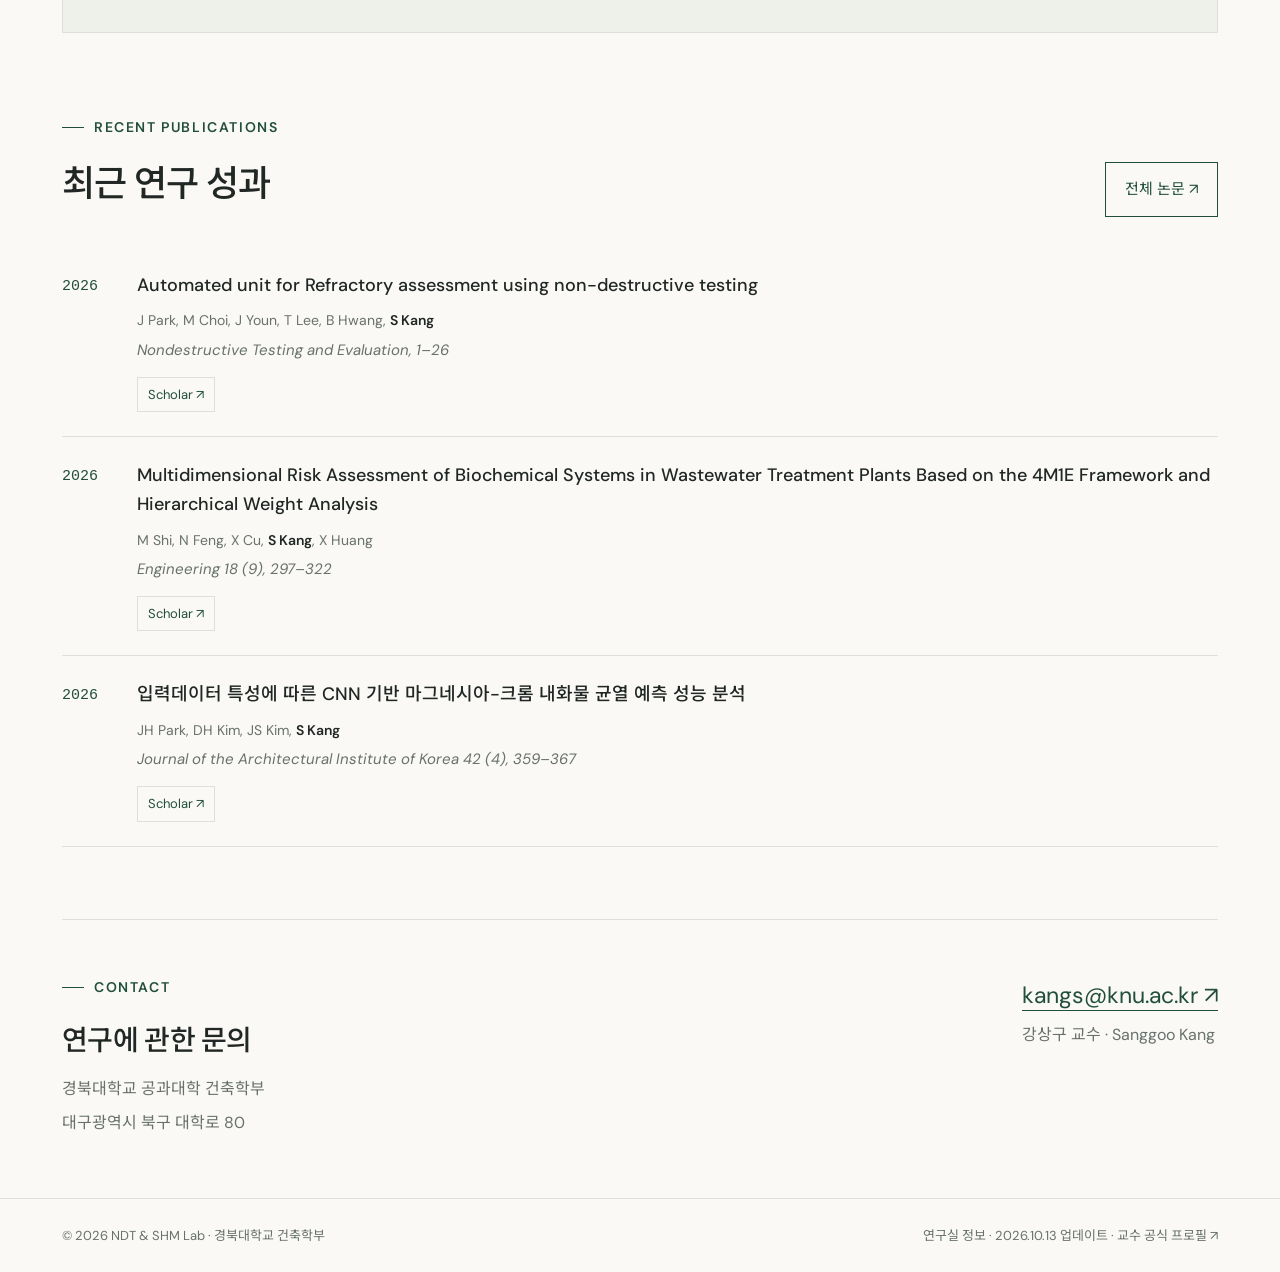
==== commit e0f7330f: "Refresh stylesheet version for the research navigation redesign" ====
--- a/index.html
+++ b/index.html
@@ -5,8 +5,8 @@
 <link rel="canonical" href="https://knu-ndt.github.io/">
 <meta property="og:type" content="website"><meta property="og:site_name" content="NDT &amp; SHM Lab"><meta property="og:title" content="NDT &amp; SHM Lab · 경북대학교"><meta property="og:description" content="경북대학교 건축학부 강상구 교수의 NDT &amp; SHM Lab. 비파괴검사, 구조건전성 모니터링, 머신러닝 연구."><meta property="og:url" content="https://knu-ndt.github.io/"><meta property="og:locale" content="ko_KR">
 <meta name="theme-color" content="#224e3d"><link rel="icon" type="image/svg+xml" href="favicon.svg">
-<link rel="stylesheet" href="style.css?v=516fc132a043"><script type="application/ld+json">{"@context":"https://schema.org","@type":"ResearchOrganization","name":"NDT & SHM Lab","url":"https://knu-ndt.github.io/","parentOrganization":{"@type":"CollegeOrUniversity","name":"Kyungpook National University"},"member":{"@type":"Person","name":"Sanggoo Kang","alternateName":"강상구","jobTitle":"Assistant Professor","email":"kangs@knu.ac.kr","sameAs":["https://scholar.google.com/citations?hl=ko&user=CzZ7ILAAAAAJ","https://research.knu.ac.kr/en/persons/sanggoo-kang/"]}}</script>
-<script defer src="publications.js?v=f324b2c43986"></script><script defer src="app.js?v=5ea0da1b2263"></script>
-</head><body data-page="home"><a class="skip" href="#main">본문으로 건너뛰기</a><header id="header"><div class="wrap bar"><a class="brand" href="index.html"><svg class="mark" viewBox="0 0 48 48" aria-hidden="true"><path d="M2 24h8l5-12 9 24 9-24 5 12h8" fill="none" stroke="currentColor" stroke-width="2"/><path d="M3 42h42" stroke="currentColor"/></svg><span><b>NDT & SHM Lab</b><small>KYUNGPOOK NATIONAL UNIVERSITY</small></span></a><nav id="navigation" aria-label="주 메뉴"><a class="active" aria-current="page" href="index.html">연구실 소개</a><a class="" href="research.html">연구분야</a><a class="" href="professor.html">교수 소개</a><a class="" href="publications.html">Publications</a><a class="" href="contact.html">연락처</a></nav><div class="tools"><button id="language" aria-label="Switch to English">EN</button><button id="theme" aria-label="화면 테마 전환">◐</button><button class="mobile" id="menu" aria-controls="navigation" aria-expanded="false" aria-label="메뉴 열기">☰</button></div></div></header>
-<main id="main"><div class="wrap"><section class="hero"><div><div class="eyebrow">KNU · SCHOOL OF ARCHITECTURE</div><h1>보이지 않는 결함을 읽다.<br>구조물의 안전을 연구하다.</h1><p class="lead">비파괴검사, 구조건전성 모니터링, 머신러닝.<br>NDT & SHM Lab의 연구와 학술 성과를 소개합니다.</p><div class="actions"><a class="button solid" href="publications.html">논문 살펴보기 <span>↗</span></a><a class="button" href="https://scholar.google.com/citations?hl=ko&amp;user=CzZ7ILAAAAAJ" target="_blank" rel="noopener noreferrer">Google Scholar <span aria-hidden="true">↗</span></a></div></div><div class="diagram"><div class="caption">RESEARCH FOCUS / NONDESTRUCTIVE TESTING</div><svg viewBox="0 0 440 280" role="img" aria-label="콘크리트 내부 균열과 표면파를 표현한 개념도"><defs><pattern id="grid" width="24" height="24" patternUnits="userSpaceOnUse"><path d="M24 0H0V24" fill="none" stroke="currentColor" stroke-width=".4" opacity=".2"/></pattern></defs><rect width="440" height="280" fill="url(#grid)"/><path d="M45 120L170 57L391 119L261 185Z M45 120V197L261 259L391 194V119 M261 185V259" fill="none" stroke="currentColor" stroke-width="1.2"/><path d="M171 92C173 95 177 105 188 108S206 92 216 97S232 117 245 121S267 106 280 113S302 133 316 136" fill="none" stroke="currentColor" stroke-width="2"/><path d="M211 170L224 189L216 207L229 227" stroke="#a82731" fill="none" stroke-width="2"/><circle cx="170" cy="91" r="5" fill="currentColor"/><circle cx="318" cy="136" r="5" fill="currentColor"/><path d="M170 87V39H77M318 132V55H367M224 202H345" fill="none" stroke="currentColor" stroke-width=".6"/><g fill="currentColor" font-family="monospace" font-size="12"><text x="50" y="32">EXCITATION</text><text x="292" y="47">WAVE RESPONSE</text><text x="350" y="205">DEFECT</text></g></svg><div class="diagram-foot"><span>CONCRETE / WAVE PROPAGATION</span><span>연구 개념도</span></div></div></section><div class="strip"><span>NONDESTRUCTIVE TESTING</span><span>STRUCTURAL HEALTH MONITORING</span><span>MACHINE LEARNING</span></div><section class="section" id="research"><div class="section-top"><div><div class="eyebrow">RESEARCH AREAS</div><h2>우리의 연구분야</h2></div><a class="button" href="research.html">연구 자세히 보기 ↗</a></div><div class="research-list"><article class="research-item"><span class="number">01 / NDT</span><h3>비파괴검사</h3><small>MATERIALS & STRUCTURAL ASSESSMENT</small><p>재료와 구조물을 손상시키지 않고 상태와 결함을 평가하는 계측·진단 방법을 연구합니다.</p></article><article class="research-item"><span class="number">02 / SHM</span><h3>구조건전성 모니터링</h3><small>INSPECTION & STRUCTURAL SAFETY</small><p>구조물의 응답과 변화를 모니터링하고, 안전성 평가와 유지관리로 연결하는 방법을 연구합니다.</p></article><article class="research-item"><span class="number">03 / ML</span><h3>데이터 기반 진단</h3><small>DATA ANALYSIS & DECISION SUPPORT</small><p>머신러닝과 데이터 분석을 활용하여 상태 진단, 예측과 의사결정을 지원하는 방법을 연구합니다.</p></article></div></section><section class="section" style="padding-top:10px"><div class="profile-block"><div class="monogram" aria-hidden="true">SK<small>SANGGOO KANG</small></div><div><div class="eyebrow">PRINCIPAL INVESTIGATOR</div><h2 style="margin-top:18px">강상구 <span style="font-size:17px;color:var(--muted)">교수</span></h2><p>경북대학교 공과대학 건축학부 · 조교수</p><p>비파괴검사와 구조건전성 모니터링을 중심으로 구조물의 안전성과 유지관리를 연구합니다.</p><div class="profile-links"><a class="button" href="https://scholar.google.com/citations?hl=ko&amp;user=CzZ7ILAAAAAJ" target="_blank" rel="noopener noreferrer">Google Scholar <span aria-hidden="true">↗</span></a><a class="button" href="https://research.knu.ac.kr/en/persons/sanggoo-kang/" target="_blank" rel="noopener noreferrer">경북대 공식 프로필 <span aria-hidden="true">↗</span></a></div></div></div></section><section class="section" style="padding-top:10px"><div class="section-top"><div><div class="eyebrow">RECENT PUBLICATIONS</div><h2>최근 연구 성과</h2></div><a href="publications.html" class="button">전체 논문 ↗</a></div><article class="paper"><span class="year">2026</span><div><h3><a href="https://scholar.google.com/citations?view_op=view_citation&amp;hl=ko&amp;user=CzZ7ILAAAAAJ&amp;citation_for_view=CzZ7ILAAAAAJ:MXK_kJrjxJIC" target="_blank" rel="noopener">Automated unit for Refractory assessment using non-destructive testing</a></h3><p class="authors">J Park, M Choi, J Youn, T Lee, B Hwang, <b>S Kang</b></p><p><i>Nondestructive Testing and Evaluation, 1–26</i></p><div class="links"><a class="paper-link" href="https://scholar.google.com/citations?view_op=view_citation&amp;hl=ko&amp;user=CzZ7ILAAAAAJ&amp;citation_for_view=CzZ7ILAAAAAJ:MXK_kJrjxJIC" target="_blank" rel="noopener noreferrer">Scholar <span aria-hidden="true">↗</span></a></div></div></article><article class="paper"><span class="year">2026</span><div><h3><a href="https://scholar.google.com/citations?view_op=view_citation&amp;hl=ko&amp;user=CzZ7ILAAAAAJ&amp;citation_for_view=CzZ7ILAAAAAJ:3fE2CSJIrl8C" target="_blank" rel="noopener">Multidimensional Risk Assessment of Biochemical Systems in Wastewater Treatment Plants Based on the 4M1E Framework and Hierarchical Weight Analysis</a></h3><p class="authors">M Shi, N Feng, X Cu, <b>S Kang</b>, X Huang</p><p><i>Engineering 18 (9), 297–322</i></p><div class="links"><a class="paper-link" href="https://scholar.google.com/citations?view_op=view_citation&amp;hl=ko&amp;user=CzZ7ILAAAAAJ&amp;citation_for_view=CzZ7ILAAAAAJ:3fE2CSJIrl8C" target="_blank" rel="noopener noreferrer">Scholar <span aria-hidden="true">↗</span></a></div></div></article><article class="paper"><span class="year">2026</span><div><h3><a href="https://scholar.google.com/citations?view_op=view_citation&amp;hl=ko&amp;user=CzZ7ILAAAAAJ&amp;citation_for_view=CzZ7ILAAAAAJ:0EnyYjriUFMC" target="_blank" rel="noopener">입력데이터 특성에 따른 CNN 기반 마그네시아-크롬 내화물 균열 예측 성능 분석</a></h3><p class="authors">JH Park, DH Kim, JS Kim, <b>S Kang</b></p><p><i>Journal of the Architectural Institute of Korea 42 (4), 359–367</i></p><div class="links"><a class="paper-link" href="https://scholar.google.com/citations?view_op=view_citation&amp;hl=ko&amp;user=CzZ7ILAAAAAJ&amp;citation_for_view=CzZ7ILAAAAAJ:0EnyYjriUFMC" target="_blank" rel="noopener noreferrer">Scholar <span aria-hidden="true">↗</span></a></div></div></article></section><section id="contact" class="contact"><div><div class="eyebrow">CONTACT</div><h2 style="margin-top:16px">연구에 관한 문의</h2><p>경북대학교 공과대학 건축학부</p><p>대구광역시 북구 대학로 80</p></div><div><a class="email" href="mailto:kangs@knu.ac.kr">kangs@knu.ac.kr ↗</a><p>강상구 교수 · Sanggoo Kang</p></div></section></div></main><footer id="footer"><div class="wrap footer-row"><span>© 2026 NDT & SHM Lab · 경북대학교 건축학부</span><span>공개 연구정보 기반 · 2026.10.13 확인 · <a href="https://research.knu.ac.kr/en/persons/sanggoo-kang/" target="_blank" rel="noopener">정보 출처 ↗</a></span></div></footer>
-<noscript><style>.tools,.searchbar{display:none}</style></noscript></body></html>
+<link rel="stylesheet" href="style.css?v=3343f852619e"><script type="application/ld+json">{"@context":"https://schema.org","@type":"ResearchOrganization","name":"NDT & SHM Lab","url":"https://knu-ndt.github.io/","parentOrganization":{"@type":"CollegeOrUniversity","name":"Kyungpook National University"},"member":{"@type":"Person","name":"Sanggoo Kang","alternateName":"강상구","jobTitle":"Assistant Professor","email":"kangs@knu.ac.kr","sameAs":["https://scholar.google.com/citations?hl=ko&user=CzZ7ILAAAAAJ","https://research.knu.ac.kr/en/persons/sanggoo-kang/"]}}</script>
+<script defer src="publications.js?v=f324b2c43986"></script><script defer src="app.js?v=0b91c4adae9e"></script>
+</head><body data-page="home"><a class="skip" href="#main">본문으로 건너뛰기</a><header id="header"><div class="wrap bar"><a class="brand" href="index.html"><svg class="mark" viewBox="0 0 48 48" aria-hidden="true"><path d="M2 24h8l5-12 9 24 9-24 5 12h8" fill="none" stroke="currentColor" stroke-width="2"/><path d="M3 42h42" stroke="currentColor"/></svg><span><b>NDT & SHM Lab</b><small>KYUNGPOOK NATIONAL UNIVERSITY</small></span></a><nav id="navigation" aria-label="주 메뉴"><a class="active" aria-current="page" href="index.html">연구실 소개</a><a class="" href="research.html">연구분야</a><a class="" href="people.html">People</a><a class="" href="publications.html">Publications</a><a class="" href="awards.html">Awards</a><a class="" href="gallery.html">Gallery</a><a class="" href="contact.html">연락처</a></nav><div class="tools"><button id="language" aria-label="Switch to English">EN</button><button id="theme" aria-label="화면 테마 전환">◐</button><button class="mobile" id="menu" aria-controls="navigation" aria-expanded="false" aria-label="메뉴 열기">☰</button></div></div></header>
+<main id="main"><div class="wrap"><section class="hero"><div><div class="eyebrow">KNU · SCHOOL OF ARCHITECTURE</div><h1>보이지 않는 결함을 읽다.<br>구조물의 안전을 연구하다.</h1><p class="lead">비파괴검사, 구조건전성 모니터링, 머신러닝.<br>NDT & SHM Lab의 연구와 학술 성과를 소개합니다.</p><div class="actions"><a class="button solid" href="publications.html">논문 살펴보기 <span>↗</span></a><a class="button" href="https://scholar.google.com/citations?hl=ko&amp;user=CzZ7ILAAAAAJ" target="_blank" rel="noopener noreferrer">Google Scholar <span aria-hidden="true">↗</span></a></div></div><div class="diagram"><div class="caption">RESEARCH FOCUS / NONDESTRUCTIVE TESTING</div><svg viewBox="0 0 440 280" role="img" aria-label="콘크리트 내부 균열과 표면파를 표현한 개념도"><defs><pattern id="grid" width="24" height="24" patternUnits="userSpaceOnUse"><path d="M24 0H0V24" fill="none" stroke="currentColor" stroke-width=".4" opacity=".2"/></pattern></defs><rect width="440" height="280" fill="url(#grid)"/><path d="M45 120L170 57L391 119L261 185Z M45 120V197L261 259L391 194V119 M261 185V259" fill="none" stroke="currentColor" stroke-width="1.2"/><path d="M171 92C173 95 177 105 188 108S206 92 216 97S232 117 245 121S267 106 280 113S302 133 316 136" fill="none" stroke="currentColor" stroke-width="2"/><path d="M211 170L224 189L216 207L229 227" stroke="#a82731" fill="none" stroke-width="2"/><circle cx="170" cy="91" r="5" fill="currentColor"/><circle cx="318" cy="136" r="5" fill="currentColor"/><path d="M170 87V39H77M318 132V55H367M224 202H345" fill="none" stroke="currentColor" stroke-width=".6"/><g fill="currentColor" font-family="monospace" font-size="12"><text x="50" y="32">EXCITATION</text><text x="292" y="47">WAVE RESPONSE</text><text x="350" y="205">DEFECT</text></g></svg><div class="diagram-foot"><span>CONCRETE / WAVE PROPAGATION</span><span>연구 개념도</span></div></div></section><div class="strip"><span>NONDESTRUCTIVE TESTING</span><span>STRUCTURAL HEALTH MONITORING</span><span>MACHINE LEARNING</span></div><section class="section" id="research"><div class="section-top"><div><div class="eyebrow">RESEARCH AREAS</div><h2>우리의 연구분야</h2></div><a class="button" href="research.html">연구 자세히 보기 ↗</a></div><div class="research-list"><article class="research-item"><span class="number">01 / NDT</span><h3>비파괴검사</h3><small>MATERIALS & STRUCTURAL ASSESSMENT</small><p>재료와 구조물을 손상시키지 않고 상태와 결함을 평가하는 계측·진단 방법을 연구합니다.</p></article><article class="research-item"><span class="number">02 / SHM</span><h3>구조건전성 모니터링</h3><small>INSPECTION & STRUCTURAL SAFETY</small><p>구조물의 응답과 변화를 모니터링하고, 안전성 평가와 유지관리로 연결하는 방법을 연구합니다.</p></article><article class="research-item"><span class="number">03 / ML</span><h3>데이터 기반 진단</h3><small>DATA ANALYSIS & DECISION SUPPORT</small><p>머신러닝과 데이터 분석을 활용하여 상태 진단, 예측과 의사결정을 지원하는 방법을 연구합니다.</p></article></div></section><section class="section" style="padding-top:10px"><div class="profile-block"><div class="monogram" aria-hidden="true">SK<small>SANGGOO KANG</small></div><div><div class="eyebrow">PRINCIPAL INVESTIGATOR</div><h2 style="margin-top:18px">강상구 <span style="font-size:17px;color:var(--muted)">교수</span></h2><p>경북대학교 공과대학 건축학부 · 조교수</p><p>비파괴검사와 구조건전성 모니터링을 중심으로 구조물의 안전성과 유지관리를 연구합니다.</p><div class="profile-links"><a class="button" href="https://scholar.google.com/citations?hl=ko&amp;user=CzZ7ILAAAAAJ" target="_blank" rel="noopener noreferrer">Google Scholar <span aria-hidden="true">↗</span></a><a class="button" href="https://research.knu.ac.kr/en/persons/sanggoo-kang/" target="_blank" rel="noopener noreferrer">경북대 공식 프로필 <span aria-hidden="true">↗</span></a></div></div></div></section><section class="section" style="padding-top:10px"><div class="section-top"><div><div class="eyebrow">RECENT PUBLICATIONS</div><h2>최근 연구 성과</h2></div><a href="publications.html" class="button">전체 논문 ↗</a></div><article class="paper"><span class="year">2026</span><div><h3><a href="https://scholar.google.com/citations?view_op=view_citation&amp;hl=ko&amp;user=CzZ7ILAAAAAJ&amp;citation_for_view=CzZ7ILAAAAAJ:MXK_kJrjxJIC" target="_blank" rel="noopener">Automated unit for Refractory assessment using non-destructive testing</a></h3><p class="authors">J Park, M Choi, J Youn, T Lee, B Hwang, <b>S Kang</b></p><p><i>Nondestructive Testing and Evaluation, 1–26</i></p><div class="links"><a class="paper-link" href="https://scholar.google.com/citations?view_op=view_citation&amp;hl=ko&amp;user=CzZ7ILAAAAAJ&amp;citation_for_view=CzZ7ILAAAAAJ:MXK_kJrjxJIC" target="_blank" rel="noopener noreferrer">Scholar <span aria-hidden="true">↗</span></a></div></div></article><article class="paper"><span class="year">2026</span><div><h3><a href="https://scholar.google.com/citations?view_op=view_citation&amp;hl=ko&amp;user=CzZ7ILAAAAAJ&amp;citation_for_view=CzZ7ILAAAAAJ:3fE2CSJIrl8C" target="_blank" rel="noopener">Multidimensional Risk Assessment of Biochemical Systems in Wastewater Treatment Plants Based on the 4M1E Framework and Hierarchical Weight Analysis</a></h3><p class="authors">M Shi, N Feng, X Cu, <b>S Kang</b>, X Huang</p><p><i>Engineering 18 (9), 297–322</i></p><div class="links"><a class="paper-link" href="https://scholar.google.com/citations?view_op=view_citation&amp;hl=ko&amp;user=CzZ7ILAAAAAJ&amp;citation_for_view=CzZ7ILAAAAAJ:3fE2CSJIrl8C" target="_blank" rel="noopener noreferrer">Scholar <span aria-hidden="true">↗</span></a></div></div></article><article class="paper"><span class="year">2026</span><div><h3><a href="https://scholar.google.com/citations?view_op=view_citation&amp;hl=ko&amp;user=CzZ7ILAAAAAJ&amp;citation_for_view=CzZ7ILAAAAAJ:0EnyYjriUFMC" target="_blank" rel="noopener">입력데이터 특성에 따른 CNN 기반 마그네시아-크롬 내화물 균열 예측 성능 분석</a></h3><p class="authors">JH Park, DH Kim, JS Kim, <b>S Kang</b></p><p><i>Journal of the Architectural Institute of Korea 42 (4), 359–367</i></p><div class="links"><a class="paper-link" href="https://scholar.google.com/citations?view_op=view_citation&amp;hl=ko&amp;user=CzZ7ILAAAAAJ&amp;citation_for_view=CzZ7ILAAAAAJ:0EnyYjriUFMC" target="_blank" rel="noopener noreferrer">Scholar <span aria-hidden="true">↗</span></a></div></div></article></section><section id="contact" class="contact"><div><div class="eyebrow">CONTACT</div><h2 style="margin-top:16px">연구에 관한 문의</h2><p>경북대학교 공과대학 건축학부</p><p>대구광역시 북구 대학로 80</p></div><div><a class="email" href="mailto:kangs@knu.ac.kr">kangs@knu.ac.kr ↗</a><p>강상구 교수 · Sanggoo Kang</p></div></section></div></main><footer id="footer"><div class="wrap footer-row"><span>© 2026 NDT & SHM Lab · 경북대학교 건축학부</span><span>연구실 정보 · 2026.10.13 업데이트 · <a href="https://research.knu.ac.kr/en/persons/sanggoo-kang/" target="_blank" rel="noopener">교수 공식 프로필 ↗</a></span></div></footer>
+<noscript><style>.tools,.searchbar,.member-filters{display:none}.member-detail-fallback{display:block}</style></noscript></body></html>
--- a/style.css
+++ b/style.css
@@ -50,9 +50,10 @@
 .contact-grid p{font-size:17px}.contact-person{font-size:16px}.contact-person p,.contact-links p{font-size:16px}
 
 /* Prominent topic navigation and broad research introductions. */
-.topic-nav{display:grid;grid-template-columns:repeat(3,1fr);gap:16px;padding:30px 0;border:0;font-family:inherit}
-.topic-nav a{display:flex;flex-direction:column;gap:8px;padding:20px 22px;background:var(--tint);border:1px solid var(--line)}
-.topic-nav a:hover{border-color:var(--green);text-decoration:none}
+.topic-nav{display:grid;grid-template-columns:repeat(3,minmax(0,1fr));gap:36px;padding:32px 0 20px;border:0;font-family:inherit}
+.topic-nav a{display:flex;flex-direction:column;gap:9px;position:relative;padding:18px 28px 20px 0;background:transparent;border:0;border-bottom:1px solid var(--line)}
+.topic-nav a::after{content:"↗";position:absolute;right:0;top:18px;font-family:inherit;font-size:22px;line-height:1.4;color:var(--green)}
+.topic-nav a:hover{border-bottom-color:var(--green);text-decoration:none}.topic-nav a:hover .topic-code{color:var(--green)}
 .topic-code{font:600 22px/1.4 monospace;letter-spacing:.3px}
 .topic-name{font-size:16px;line-height:1.5;word-break:keep-all}
 .research-detail{grid-template-columns:.85fr 1.15fr;gap:65px;padding:55px 0}
@@ -67,7 +68,7 @@
  .mobile{display:block}
  .bar nav{display:none;position:absolute;top:90px;left:0;right:0;background:var(--bg);padding:15px 25px;border-bottom:1px solid var(--line);flex-direction:column;gap:0}
  .bar nav.open{display:flex}.bar nav a{padding:12px 0;border:0}
- .research-detail{gap:35px}.topic-nav a{padding:18px}
+ .research-detail{gap:35px}.topic-nav{gap:26px}
 }
 @media(max-width:720px){
  body{font-size:16px}.bar{height:80px;gap:12px}.bar nav{top:80px;font-size:16px;padding:15px 20px}
@@ -77,8 +78,8 @@
  .research-list,.research-detail{grid-template-columns:1fr}.research-item h3{font-size:22px}
  .research-detail{gap:15px;padding:35px 0}.research-heading h2{font-size:28px}
  .research-code{font-size:24px;margin-bottom:12px}.research-summary>p{font-size:17px}
- .research-summary .research-overview{font-size:19px}.topic-nav{gap:10px}
- .topic-nav a{padding:15px 12px}.topic-code{font-size:19px}.topic-name{font-size:14px}
+ .research-summary .research-overview{font-size:19px}.topic-nav{gap:20px}
+ .topic-nav a{padding:16px 24px 18px 0}.topic-nav a::after{top:16px;font-size:20px}.topic-code{font-size:20px}.topic-name{font-size:15px}
  .paper h3{font-size:17px}.paper p{font-size:15px}.paper .authors{font-size:14px}
  .searchbar select{max-width:120px}.searchbox input{padding-left:32px}.searchbox span{left:10px}
  .section-top{flex-wrap:wrap;gap:18px}.footer-row{font-size:13px}
@@ -86,8 +87,8 @@
  .contact-grid h2{font-size:27px}.research-cta h2{font-size:26px}
 }
 @media(max-width:480px){
- .topic-nav{grid-template-columns:1fr;gap:10px;padding:24px 0}
- .topic-nav a{flex-direction:row;align-items:center;gap:18px;padding:14px 16px}
+ .topic-nav{grid-template-columns:1fr;gap:0;padding:18px 0 12px}
+ .topic-nav a{flex-direction:row;align-items:center;gap:18px;padding:18px 27px 18px 0}
  .topic-code{font-size:20px;flex:0 0 105px}.topic-name{font-size:15px}
  .timeline li{grid-template-columns:105px 1fr;gap:12px}
 }
@@ -97,3 +98,38 @@
  .scholar{grid-template-columns:1fr;gap:15px}.scholar .note,.scholar .button{grid-column:auto;grid-row:auto}
  .searchbar{flex-wrap:wrap}.searchbox{flex-basis:100%}.searchbar select{max-width:none;width:100%}
 }
+/* People, member profiles and photographic collections. */
+[hidden]{display:none!important}.sr-only{position:absolute;width:1px;height:1px;padding:0;margin:-1px;overflow:hidden;clip:rect(0,0,0,0);white-space:nowrap;border:0}
+.bar nav{gap:18px}.bar .tools{flex-shrink:0}
+.people-content{padding-top:36px;padding-bottom:75px}.people-toolbar{padding-bottom:22px;border-bottom:1px solid var(--line)}
+.member-filters{display:flex;flex-wrap:wrap;gap:10px;margin-top:18px}
+.member-filters button{font-weight:500;font-family:inherit;font-size:16px;line-height:1.5;background:transparent;color:var(--muted);border:1px solid var(--line);padding:10px 17px;cursor:pointer}
+.member-filters button[aria-pressed=true]{background:var(--green);color:var(--bg);border-color:var(--green)}
+.member-filters button:hover{border-color:var(--green)}.member-section{padding-top:28px;margin-bottom:36px}
+.member-grid{display:grid;grid-template-columns:repeat(3,minmax(0,1fr));gap:22px}
+.member-card{border:1px solid var(--line);background:var(--paper);overflow:hidden;display:flex;flex-direction:column}
+.member-portrait{height:165px;background:var(--tint);display:flex;align-items:center;justify-content:center;color:var(--green);border-bottom:1px solid var(--line)}
+.member-portrait svg{width:75px;height:75px;opacity:.65}.member-portrait img{width:100%;height:100%;object-fit:cover}
+.pi-initials{font:64px/1 Georgia,serif;letter-spacing:-3px}.member-copy{padding:23px 25px;display:flex;flex-direction:column;flex:1}
+.member-role{font-size:15px;font-weight:500;color:var(--green);margin:0 0 8px;line-height:1.6}.member-copy h3{font-size:27px;line-height:1.4;margin:0 0 12px}
+.member-period{font-size:16px;color:var(--muted);line-height:1.7;margin:0 0 18px;word-break:keep-all}.member-interest{font-size:16px;line-height:1.8;margin:0 0 18px}
+.member-link{font-size:16px;color:var(--green);display:flex;justify-content:space-between;gap:14px;border-top:1px solid var(--line);padding-top:16px;margin-top:auto}
+.member-pi{grid-column:1/-1;display:grid;grid-template-columns:210px 1fr}.member-pi .member-portrait{height:auto;min-height:240px;border-bottom:0;border-right:1px solid var(--line)}
+.member-pi .member-copy{padding:30px 35px}.member-pi .member-link{align-self:flex-start;min-width:155px}
+.member-empty{border:1px dashed var(--line);padding:45px 25px;background:var(--tint)}.member-empty h3{font-size:20px;font-weight:400;margin:0;line-height:1.7}
+.member-detail-fallback{display:none}.member-detail-fallback>section{margin:50px 0;scroll-margin-top:110px}
+.profile-dialog{width:min(860px,calc(100vw - 40px));max-height:calc(100dvh - 50px);padding:0;border:1px solid var(--line);background:var(--bg);color:var(--ink);box-shadow:0 20px 90px #0004}
+.profile-dialog::backdrop{background:#14281fc9}.dialog-bar{display:flex;justify-content:space-between;align-items:center;gap:16px;padding:17px 28px;border-bottom:1px solid var(--line);font-size:16px;font-weight:500;position:sticky;top:0;background:var(--bg);z-index:2}
+.dialog-bar button{background:var(--tint);color:var(--ink);border:1px solid var(--line);font-size:25px;width:40px;height:40px;cursor:pointer}
+#profile-dialog-content{padding:30px}.profile-modal-head{display:flex;align-items:center;gap:28px}.member-avatar{width:120px;height:130px;flex-shrink:0;background:var(--tint);color:var(--green);display:flex;align-items:center;justify-content:center}
+.member-avatar svg{width:75px;height:75px}.member-avatar img{width:100%;height:100%;object-fit:cover}.profile-modal-head h2{font-size:32px;margin:5px 0 10px}.profile-modal-head p{font-size:17px;line-height:1.8;margin:0}
+.profile-history{margin-top:35px}.profile-history h3{font-size:20px;font-weight:500}.profile-history ul{list-style:none;padding:0}.profile-history li{display:grid;grid-template-columns:170px 1fr;gap:25px;padding:20px 0;border-top:1px solid var(--line);font-size:17px;line-height:1.8}
+.profile-history li span{color:var(--muted)}.profile-history li strong{font-weight:500}.profile-dialog .profile-block{grid-template-columns:150px 1fr;padding:25px;gap:25px}.profile-dialog .monogram{min-height:180px}.profile-dialog .profile-detail{gap:30px;margin-top:35px}
+.media-content{padding-top:45px;padding-bottom:75px}.media-pending{min-height:380px;padding:55px 30px;display:flex;flex-direction:column;align-items:center;justify-content:center;text-align:center;border:1px solid var(--line);background:var(--tint)}
+.pending-icon{height:80px;width:80px;color:var(--green);margin-bottom:25px}.pending-icon svg{width:100%;height:100%}.media-pending h2{font-size:29px;font-weight:500;line-height:1.6;margin:18px 0 10px;word-break:keep-all}.media-pending>p:last-child{font-size:18px;color:var(--muted);line-height:1.9;max-width:540px;word-break:keep-all;margin:0}
+.award-list{display:grid;gap:30px}.award-card{display:grid;grid-template-columns:1fr 1fr;gap:35px;padding-bottom:35px;border-bottom:1px solid var(--line)}.award-card img{max-height:460px;object-fit:contain;width:100%;background:var(--tint)}.award-card h2{font-size:27px;line-height:1.6}.award-card p{font-size:17px}
+.gallery-grid{display:grid;grid-template-columns:repeat(3,minmax(0,1fr));gap:30px}.gallery-grid figure{margin:0}.gallery-grid img{width:100%;aspect-ratio:4/3;object-fit:cover;background:var(--tint)}.gallery-grid figcaption{padding:18px 0}.gallery-grid h3{font-size:22px;margin:8px 0}.gallery-grid figcaption>p:last-child{font-size:17px;line-height:1.8}
+@media(max-width:1150px){.mobile{display:block}.bar nav{display:none;position:absolute;top:90px;left:0;right:0;background:var(--bg);padding:15px 25px;border-bottom:1px solid var(--line);flex-direction:column;gap:0}.bar nav.open{display:flex}.bar nav a{padding:12px 0;border:0}}
+@media(max-width:850px){.member-grid,.gallery-grid{grid-template-columns:repeat(2,minmax(0,1fr))}}
+@media(max-width:720px){.bar nav{top:80px}.people-content{padding-top:26px;padding-bottom:45px}.member-filters{gap:8px}.member-filters button{font-size:15px;padding:9px 12px}.member-section{padding-top:20px;margin-bottom:26px}.member-grid{gap:16px}.member-copy{padding:20px}.member-copy h3{font-size:25px}.member-pi{grid-template-columns:110px 1fr}.member-pi .member-copy{padding:22px}.member-pi .member-portrait{min-height:245px}.pi-initials{font-size:47px}.member-period,.member-interest,.member-link{font-size:16px}.profile-dialog{width:calc(100vw - 24px);max-height:calc(100dvh - 24px)}.dialog-bar{padding:12px 18px}#profile-dialog-content{padding:22px}.profile-modal-head{gap:18px}.member-avatar{width:90px;height:110px}.profile-modal-head h2{font-size:28px}.profile-history li{grid-template-columns:1fr;gap:5px;font-size:16px}.profile-dialog .profile-block{grid-template-columns:1fr;padding:20px}.profile-dialog .profile-detail{grid-template-columns:1fr}.profile-dialog .monogram{min-height:120px}.media-content{padding-top:30px;padding-bottom:45px}.media-pending{min-height:350px;padding:40px 22px}.media-pending h2{font-size:25px}.media-pending>p:last-child{font-size:17px}.award-card{grid-template-columns:1fr;gap:20px}.gallery-grid{gap:20px}}
+@media(max-width:480px){.member-grid,.gallery-grid{grid-template-columns:1fr}.member-card:not(.member-pi){display:grid;grid-template-columns:100px 1fr}.member-card:not(.member-pi) .member-portrait{height:auto;border-bottom:0;border-right:1px solid var(--line)}.member-portrait svg{width:60px;height:60px}.member-pi{grid-template-columns:1fr}.member-pi .member-portrait{min-height:100px;border-right:0;border-bottom:1px solid var(--line)}.member-empty{padding:30px 22px}.profile-modal-head{align-items:flex-start}.member-avatar{width:72px;height:90px}.member-avatar svg{width:58px;height:58px}.profile-modal-head h2{font-size:26px}}
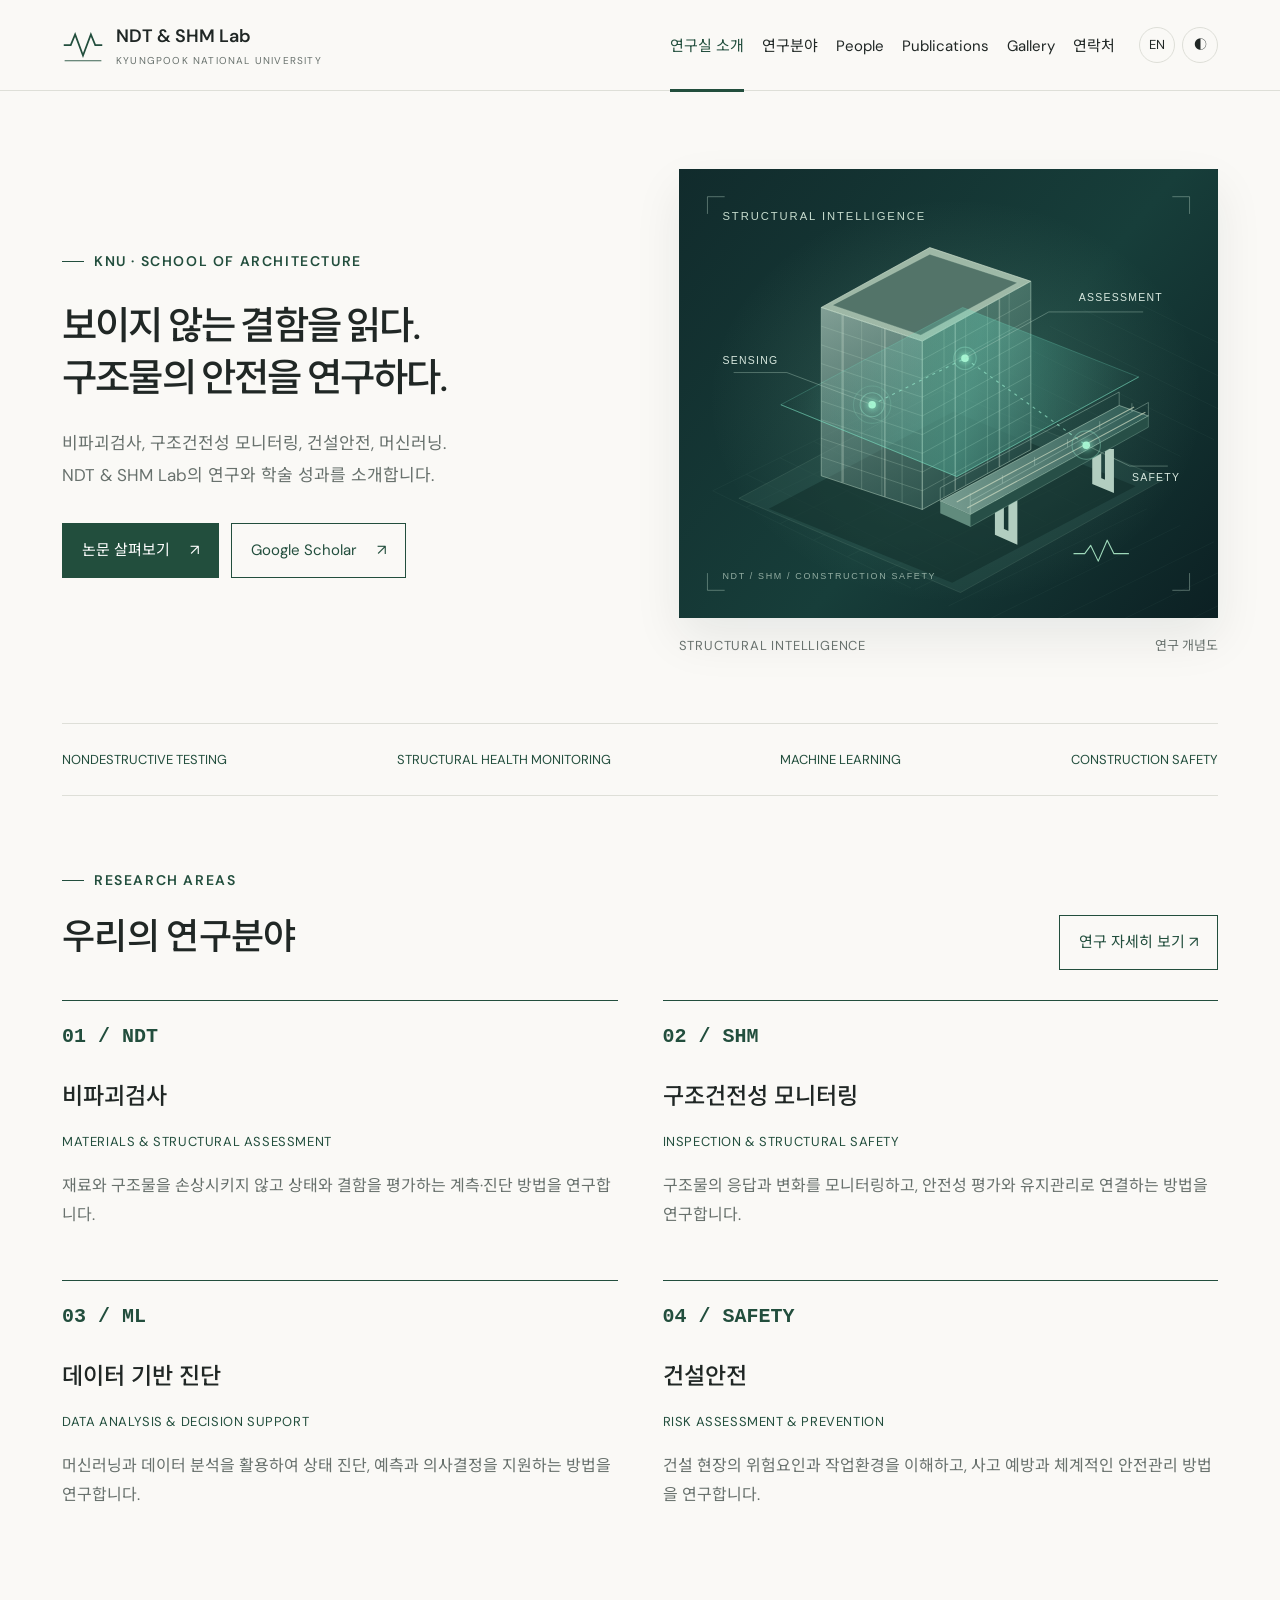
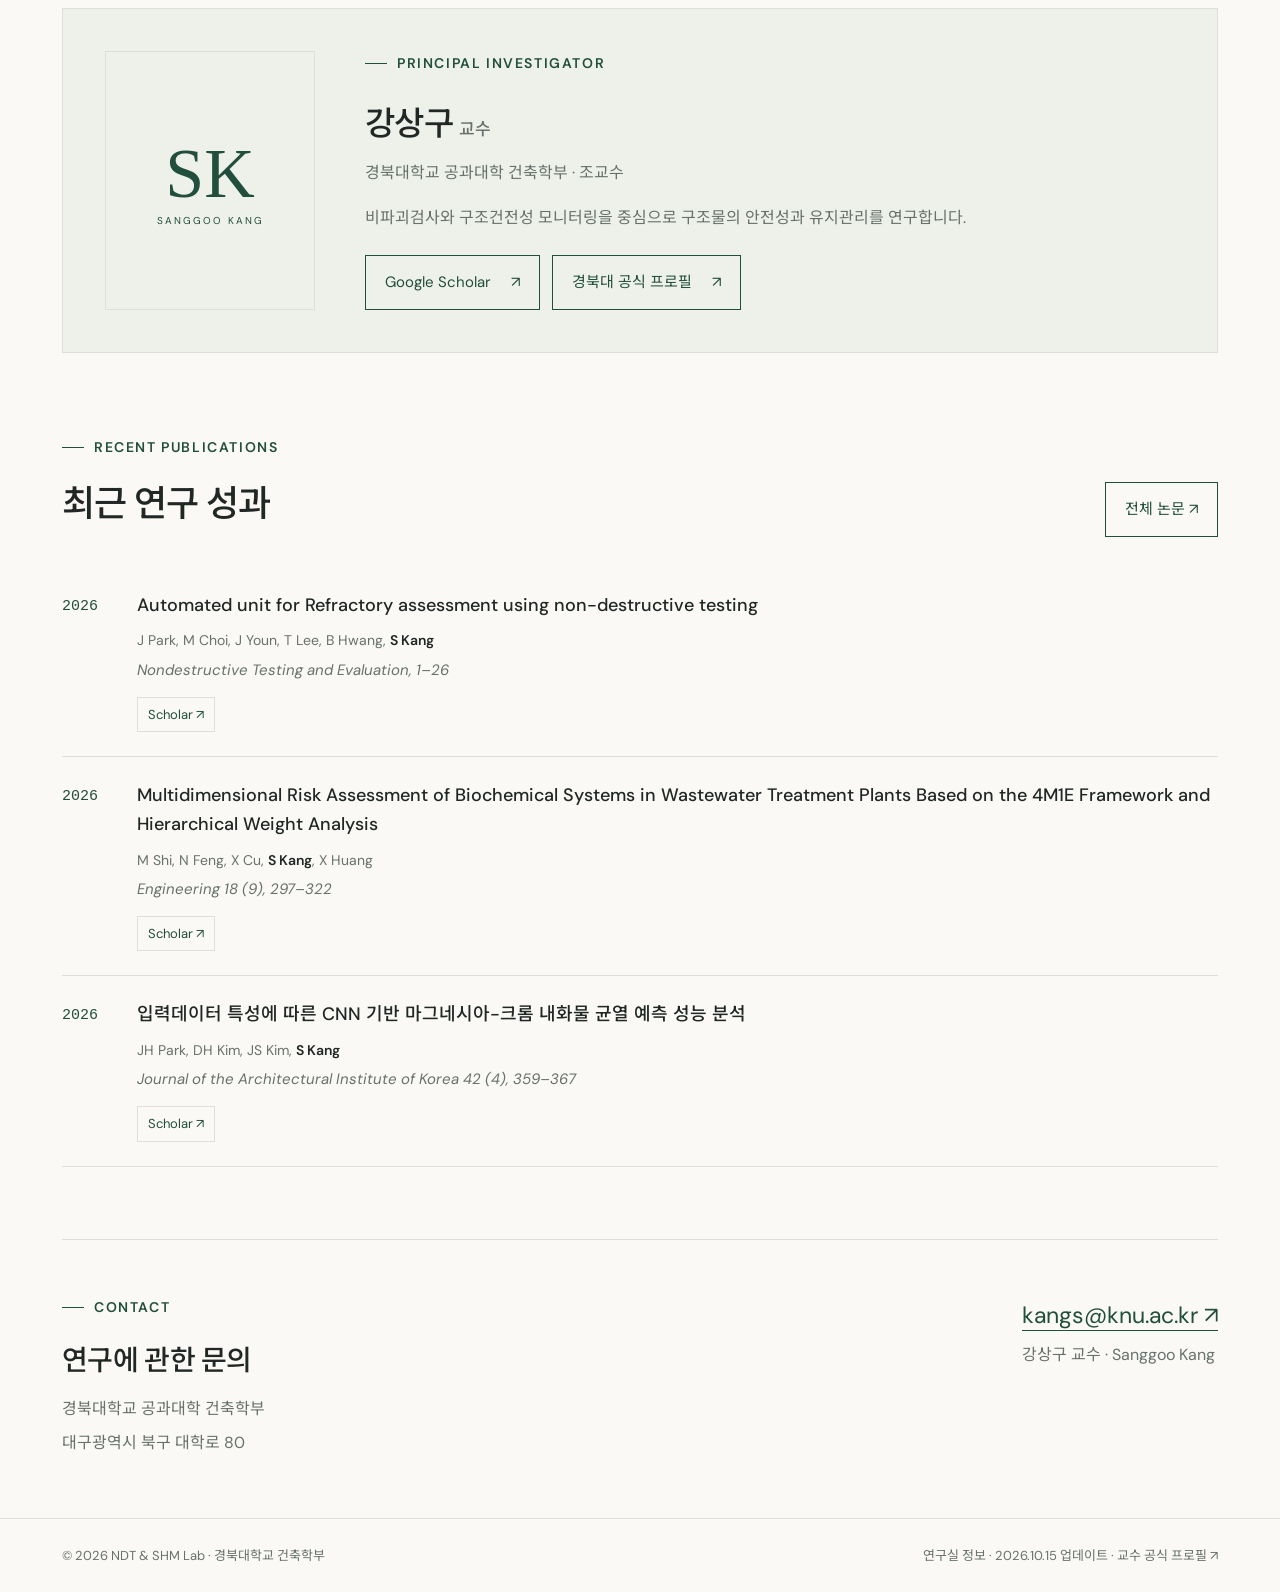
==== commit 37c0f018: "Publish the architectural homepage visual and construction safety research area" ====
--- a/index.html
+++ b/index.html
@@ -1,12 +1,14 @@
 <!doctype html>
 <html lang="ko"><head>
 <meta charset="utf-8"><meta name="viewport" content="width=device-width,initial-scale=1">
-<title>NDT &amp; SHM Lab · 경북대학교</title><meta name="description" content="경북대학교 건축학부 강상구 교수의 NDT &amp; SHM Lab. 비파괴검사, 구조건전성 모니터링, 머신러닝 연구.">
-<link rel="canonical" href="https://knu-ndt.github.io/">
-<meta property="og:type" content="website"><meta property="og:site_name" content="NDT &amp; SHM Lab"><meta property="og:title" content="NDT &amp; SHM Lab · 경북대학교"><meta property="og:description" content="경북대학교 건축학부 강상구 교수의 NDT &amp; SHM Lab. 비파괴검사, 구조건전성 모니터링, 머신러닝 연구."><meta property="og:url" content="https://knu-ndt.github.io/"><meta property="og:locale" content="ko_KR">
+<title>NDT &amp; SHM Lab | 경북대학교 강상구 교수 연구실</title><meta name="description" content="경북대학교 건축학부 강상구 교수의 NDT &amp; SHM Lab. 비파괴검사, 구조건전성 모니터링, 건설안전, 데이터 기반 진단 연구와 논문, 구성원 정보를 소개합니다.">
+<meta name="robots" content="index, follow, max-image-preview:large"><link rel="canonical" href="https://knu-ndt.github.io/">
+<meta property="og:type" content="website"><meta property="og:site_name" content="NDT &amp; SHM Lab"><meta property="og:title" content="NDT &amp; SHM Lab | 경북대학교 강상구 교수 연구실"><meta property="og:description" content="경북대학교 건축학부 강상구 교수의 NDT &amp; SHM Lab. 비파괴검사, 구조건전성 모니터링, 건설안전, 데이터 기반 진단 연구와 논문, 구성원 정보를 소개합니다."><meta property="og:url" content="https://knu-ndt.github.io/"><meta property="og:locale" content="ko_KR">
+<meta property="og:image" content="https://wsrv.nl/?url=www.knu.ac.kr%2Fwbbs%2Fimg%2Fintro%2Fui_emblem01.jpg&amp;w=600&amp;h=315&amp;fit=contain&amp;we&amp;cbg=white&amp;output=jpg"><meta property="og:image:secure_url" content="https://wsrv.nl/?url=www.knu.ac.kr%2Fwbbs%2Fimg%2Fintro%2Fui_emblem01.jpg&amp;w=600&amp;h=315&amp;fit=contain&amp;we&amp;cbg=white&amp;output=jpg"><meta property="og:image:type" content="image/jpeg"><meta property="og:image:width" content="600"><meta property="og:image:height" content="315"><meta property="og:image:alt" content="경북대학교 공식 엠블럼">
+<meta name="twitter:card" content="summary_large_image"><meta name="twitter:title" content="NDT &amp; SHM Lab | 경북대학교 강상구 교수 연구실"><meta name="twitter:description" content="경북대학교 건축학부 강상구 교수의 NDT &amp; SHM Lab. 비파괴검사, 구조건전성 모니터링, 건설안전, 데이터 기반 진단 연구와 논문, 구성원 정보를 소개합니다."><meta name="twitter:image" content="https://wsrv.nl/?url=www.knu.ac.kr%2Fwbbs%2Fimg%2Fintro%2Fui_emblem01.jpg&amp;w=600&amp;h=315&amp;fit=contain&amp;we&amp;cbg=white&amp;output=jpg"><meta name="twitter:image:alt" content="경북대학교 공식 엠블럼">
 <meta name="theme-color" content="#224e3d"><link rel="icon" type="image/svg+xml" href="favicon.svg">
-<link rel="stylesheet" href="style.css?v=3343f852619e"><script type="application/ld+json">{"@context":"https://schema.org","@type":"ResearchOrganization","name":"NDT & SHM Lab","url":"https://knu-ndt.github.io/","parentOrganization":{"@type":"CollegeOrUniversity","name":"Kyungpook National University"},"member":{"@type":"Person","name":"Sanggoo Kang","alternateName":"강상구","jobTitle":"Assistant Professor","email":"kangs@knu.ac.kr","sameAs":["https://scholar.google.com/citations?hl=ko&user=CzZ7ILAAAAAJ","https://research.knu.ac.kr/en/persons/sanggoo-kang/"]}}</script>
-<script defer src="publications.js?v=f324b2c43986"></script><script defer src="app.js?v=0b91c4adae9e"></script>
-</head><body data-page="home"><a class="skip" href="#main">본문으로 건너뛰기</a><header id="header"><div class="wrap bar"><a class="brand" href="index.html"><svg class="mark" viewBox="0 0 48 48" aria-hidden="true"><path d="M2 24h8l5-12 9 24 9-24 5 12h8" fill="none" stroke="currentColor" stroke-width="2"/><path d="M3 42h42" stroke="currentColor"/></svg><span><b>NDT & SHM Lab</b><small>KYUNGPOOK NATIONAL UNIVERSITY</small></span></a><nav id="navigation" aria-label="주 메뉴"><a class="active" aria-current="page" href="index.html">연구실 소개</a><a class="" href="research.html">연구분야</a><a class="" href="people.html">People</a><a class="" href="publications.html">Publications</a><a class="" href="awards.html">Awards</a><a class="" href="gallery.html">Gallery</a><a class="" href="contact.html">연락처</a></nav><div class="tools"><button id="language" aria-label="Switch to English">EN</button><button id="theme" aria-label="화면 테마 전환">◐</button><button class="mobile" id="menu" aria-controls="navigation" aria-expanded="false" aria-label="메뉴 열기">☰</button></div></div></header>
-<main id="main"><div class="wrap"><section class="hero"><div><div class="eyebrow">KNU · SCHOOL OF ARCHITECTURE</div><h1>보이지 않는 결함을 읽다.<br>구조물의 안전을 연구하다.</h1><p class="lead">비파괴검사, 구조건전성 모니터링, 머신러닝.<br>NDT & SHM Lab의 연구와 학술 성과를 소개합니다.</p><div class="actions"><a class="button solid" href="publications.html">논문 살펴보기 <span>↗</span></a><a class="button" href="https://scholar.google.com/citations?hl=ko&amp;user=CzZ7ILAAAAAJ" target="_blank" rel="noopener noreferrer">Google Scholar <span aria-hidden="true">↗</span></a></div></div><div class="diagram"><div class="caption">RESEARCH FOCUS / NONDESTRUCTIVE TESTING</div><svg viewBox="0 0 440 280" role="img" aria-label="콘크리트 내부 균열과 표면파를 표현한 개념도"><defs><pattern id="grid" width="24" height="24" patternUnits="userSpaceOnUse"><path d="M24 0H0V24" fill="none" stroke="currentColor" stroke-width=".4" opacity=".2"/></pattern></defs><rect width="440" height="280" fill="url(#grid)"/><path d="M45 120L170 57L391 119L261 185Z M45 120V197L261 259L391 194V119 M261 185V259" fill="none" stroke="currentColor" stroke-width="1.2"/><path d="M171 92C173 95 177 105 188 108S206 92 216 97S232 117 245 121S267 106 280 113S302 133 316 136" fill="none" stroke="currentColor" stroke-width="2"/><path d="M211 170L224 189L216 207L229 227" stroke="#a82731" fill="none" stroke-width="2"/><circle cx="170" cy="91" r="5" fill="currentColor"/><circle cx="318" cy="136" r="5" fill="currentColor"/><path d="M170 87V39H77M318 132V55H367M224 202H345" fill="none" stroke="currentColor" stroke-width=".6"/><g fill="currentColor" font-family="monospace" font-size="12"><text x="50" y="32">EXCITATION</text><text x="292" y="47">WAVE RESPONSE</text><text x="350" y="205">DEFECT</text></g></svg><div class="diagram-foot"><span>CONCRETE / WAVE PROPAGATION</span><span>연구 개념도</span></div></div></section><div class="strip"><span>NONDESTRUCTIVE TESTING</span><span>STRUCTURAL HEALTH MONITORING</span><span>MACHINE LEARNING</span></div><section class="section" id="research"><div class="section-top"><div><div class="eyebrow">RESEARCH AREAS</div><h2>우리의 연구분야</h2></div><a class="button" href="research.html">연구 자세히 보기 ↗</a></div><div class="research-list"><article class="research-item"><span class="number">01 / NDT</span><h3>비파괴검사</h3><small>MATERIALS & STRUCTURAL ASSESSMENT</small><p>재료와 구조물을 손상시키지 않고 상태와 결함을 평가하는 계측·진단 방법을 연구합니다.</p></article><article class="research-item"><span class="number">02 / SHM</span><h3>구조건전성 모니터링</h3><small>INSPECTION & STRUCTURAL SAFETY</small><p>구조물의 응답과 변화를 모니터링하고, 안전성 평가와 유지관리로 연결하는 방법을 연구합니다.</p></article><article class="research-item"><span class="number">03 / ML</span><h3>데이터 기반 진단</h3><small>DATA ANALYSIS & DECISION SUPPORT</small><p>머신러닝과 데이터 분석을 활용하여 상태 진단, 예측과 의사결정을 지원하는 방법을 연구합니다.</p></article></div></section><section class="section" style="padding-top:10px"><div class="profile-block"><div class="monogram" aria-hidden="true">SK<small>SANGGOO KANG</small></div><div><div class="eyebrow">PRINCIPAL INVESTIGATOR</div><h2 style="margin-top:18px">강상구 <span style="font-size:17px;color:var(--muted)">교수</span></h2><p>경북대학교 공과대학 건축학부 · 조교수</p><p>비파괴검사와 구조건전성 모니터링을 중심으로 구조물의 안전성과 유지관리를 연구합니다.</p><div class="profile-links"><a class="button" href="https://scholar.google.com/citations?hl=ko&amp;user=CzZ7ILAAAAAJ" target="_blank" rel="noopener noreferrer">Google Scholar <span aria-hidden="true">↗</span></a><a class="button" href="https://research.knu.ac.kr/en/persons/sanggoo-kang/" target="_blank" rel="noopener noreferrer">경북대 공식 프로필 <span aria-hidden="true">↗</span></a></div></div></div></section><section class="section" style="padding-top:10px"><div class="section-top"><div><div class="eyebrow">RECENT PUBLICATIONS</div><h2>최근 연구 성과</h2></div><a href="publications.html" class="button">전체 논문 ↗</a></div><article class="paper"><span class="year">2026</span><div><h3><a href="https://scholar.google.com/citations?view_op=view_citation&amp;hl=ko&amp;user=CzZ7ILAAAAAJ&amp;citation_for_view=CzZ7ILAAAAAJ:MXK_kJrjxJIC" target="_blank" rel="noopener">Automated unit for Refractory assessment using non-destructive testing</a></h3><p class="authors">J Park, M Choi, J Youn, T Lee, B Hwang, <b>S Kang</b></p><p><i>Nondestructive Testing and Evaluation, 1–26</i></p><div class="links"><a class="paper-link" href="https://scholar.google.com/citations?view_op=view_citation&amp;hl=ko&amp;user=CzZ7ILAAAAAJ&amp;citation_for_view=CzZ7ILAAAAAJ:MXK_kJrjxJIC" target="_blank" rel="noopener noreferrer">Scholar <span aria-hidden="true">↗</span></a></div></div></article><article class="paper"><span class="year">2026</span><div><h3><a href="https://scholar.google.com/citations?view_op=view_citation&amp;hl=ko&amp;user=CzZ7ILAAAAAJ&amp;citation_for_view=CzZ7ILAAAAAJ:3fE2CSJIrl8C" target="_blank" rel="noopener">Multidimensional Risk Assessment of Biochemical Systems in Wastewater Treatment Plants Based on the 4M1E Framework and Hierarchical Weight Analysis</a></h3><p class="authors">M Shi, N Feng, X Cu, <b>S Kang</b>, X Huang</p><p><i>Engineering 18 (9), 297–322</i></p><div class="links"><a class="paper-link" href="https://scholar.google.com/citations?view_op=view_citation&amp;hl=ko&amp;user=CzZ7ILAAAAAJ&amp;citation_for_view=CzZ7ILAAAAAJ:3fE2CSJIrl8C" target="_blank" rel="noopener noreferrer">Scholar <span aria-hidden="true">↗</span></a></div></div></article><article class="paper"><span class="year">2026</span><div><h3><a href="https://scholar.google.com/citations?view_op=view_citation&amp;hl=ko&amp;user=CzZ7ILAAAAAJ&amp;citation_for_view=CzZ7ILAAAAAJ:0EnyYjriUFMC" target="_blank" rel="noopener">입력데이터 특성에 따른 CNN 기반 마그네시아-크롬 내화물 균열 예측 성능 분석</a></h3><p class="authors">JH Park, DH Kim, JS Kim, <b>S Kang</b></p><p><i>Journal of the Architectural Institute of Korea 42 (4), 359–367</i></p><div class="links"><a class="paper-link" href="https://scholar.google.com/citations?view_op=view_citation&amp;hl=ko&amp;user=CzZ7ILAAAAAJ&amp;citation_for_view=CzZ7ILAAAAAJ:0EnyYjriUFMC" target="_blank" rel="noopener noreferrer">Scholar <span aria-hidden="true">↗</span></a></div></div></article></section><section id="contact" class="contact"><div><div class="eyebrow">CONTACT</div><h2 style="margin-top:16px">연구에 관한 문의</h2><p>경북대학교 공과대학 건축학부</p><p>대구광역시 북구 대학로 80</p></div><div><a class="email" href="mailto:kangs@knu.ac.kr">kangs@knu.ac.kr ↗</a><p>강상구 교수 · Sanggoo Kang</p></div></section></div></main><footer id="footer"><div class="wrap footer-row"><span>© 2026 NDT & SHM Lab · 경북대학교 건축학부</span><span>연구실 정보 · 2026.10.13 업데이트 · <a href="https://research.knu.ac.kr/en/persons/sanggoo-kang/" target="_blank" rel="noopener">교수 공식 프로필 ↗</a></span></div></footer>
+<link rel="stylesheet" href="style.css?v=8c3d8134eaab"><script type="application/ld+json">{"@context":"https://schema.org","@graph":[{"@type":"ResearchOrganization","@id":"https://knu-ndt.github.io/#lab","name":"NDT & SHM Lab","alternateName":"경북대학교 NDT & SHM Lab","url":"https://knu-ndt.github.io/","description":"경북대학교 건축학부 강상구 교수의 NDT & SHM Lab. 비파괴검사, 구조건전성 모니터링, 건설안전, 데이터 기반 진단 연구와 논문, 구성원 정보를 소개합니다.","email":"kangs@knu.ac.kr","parentOrganization":{"@type":"CollegeOrUniversity","@id":"https://www.knu.ac.kr/#university","name":"경북대학교","alternateName":"Kyungpook National University","url":"https://www.knu.ac.kr/","logo":{"@type":"ImageObject","url":"https://www.knu.ac.kr/wbbs/img/intro/ui_emblem01.jpg","width":200,"height":200}},"member":{"@id":"https://knu-ndt.github.io/people.html#profile-sanggoo-kang"}},{"@type":"Person","@id":"https://knu-ndt.github.io/people.html#profile-sanggoo-kang","name":"강상구","alternateName":"Sanggoo Kang","jobTitle":"Assistant Professor","email":"kangs@knu.ac.kr","url":"https://knu-ndt.github.io/people.html","affiliation":{"@id":"https://www.knu.ac.kr/#university"},"worksFor":{"@id":"https://knu-ndt.github.io/#lab"},"sameAs":["https://scholar.google.com/citations?hl=ko&user=CzZ7ILAAAAAJ","https://research.knu.ac.kr/en/persons/sanggoo-kang/"]},{"@type":"WebSite","@id":"https://knu-ndt.github.io/#website","name":"NDT & SHM Lab","alternateName":"NDT & SHM Lab · 경북대학교","url":"https://knu-ndt.github.io/","inLanguage":["ko","en"],"publisher":{"@id":"https://knu-ndt.github.io/#lab"}},{"@type":"WebPage","@id":"https://knu-ndt.github.io/#webpage","url":"https://knu-ndt.github.io/","name":"NDT & SHM Lab | 경북대학교 강상구 교수 연구실","description":"경북대학교 건축학부 강상구 교수의 NDT & SHM Lab. 비파괴검사, 구조건전성 모니터링, 건설안전, 데이터 기반 진단 연구와 논문, 구성원 정보를 소개합니다.","inLanguage":"ko","isPartOf":{"@id":"https://knu-ndt.github.io/#website"},"about":{"@id":"https://knu-ndt.github.io/#lab"},"breadcrumb":{"@id":"https://knu-ndt.github.io/#breadcrumb"},"primaryImageOfPage":{"@type":"ImageObject","url":"https://wsrv.nl/?url=www.knu.ac.kr%2Fwbbs%2Fimg%2Fintro%2Fui_emblem01.jpg&w=600&h=315&fit=contain&we&cbg=white&output=jpg","width":600,"height":315}},{"@type":"BreadcrumbList","@id":"https://knu-ndt.github.io/#breadcrumb","itemListElement":[{"@type":"ListItem","position":1,"name":"NDT & SHM Lab","item":"https://knu-ndt.github.io/"}]}]}</script>
+<script defer src="publications.js?v=110851ec34aa"></script><script defer src="app.js?v=b726bbe67ed7"></script>
+</head><body data-page="home"><a class="skip" href="#main">본문으로 건너뛰기</a><header id="header"><div class="wrap bar"><a class="brand" href="index.html"><svg class="mark" viewBox="0 0 48 48" aria-hidden="true"><path d="M2 24h8l5-12 9 24 9-24 5 12h8" fill="none" stroke="currentColor" stroke-width="2"/><path d="M3 42h42" stroke="currentColor"/></svg><span><b>NDT & SHM Lab</b><small>KYUNGPOOK NATIONAL UNIVERSITY</small></span></a><nav id="navigation" aria-label="주 메뉴"><a class="active" aria-current="page" href="index.html">연구실 소개</a><a class="" href="research.html">연구분야</a><a class="" href="people.html">People</a><a class="" href="publications.html">Publications</a><a class="" href="gallery.html">Gallery</a><a class="" href="contact.html">연락처</a></nav><div class="tools"><button id="language" aria-label="Switch to English">EN</button><button id="theme" aria-label="화면 테마 전환">◐</button><button class="mobile" id="menu" aria-controls="navigation" aria-expanded="false" aria-label="메뉴 열기">☰</button></div></div></header>
+<main id="main"><div class="wrap"><section class="hero"><div><div class="eyebrow">KNU · SCHOOL OF ARCHITECTURE</div><h1>보이지 않는 결함을 읽다.<br>구조물의 안전을 연구하다.</h1><p class="lead">비파괴검사, 구조건전성 모니터링, 건설안전, 머신러닝.<br>NDT & SHM Lab의 연구와 학술 성과를 소개합니다.</p><div class="actions"><a class="button solid" href="publications.html">논문 살펴보기 <span>↗</span></a><a class="button" href="https://scholar.google.com/citations?hl=ko&amp;user=CzZ7ILAAAAAJ" target="_blank" rel="noopener noreferrer">Google Scholar <span aria-hidden="true">↗</span></a></div></div><figure class="hero-visual"><img src="structure-visual.svg" width="720" height="600" fetchpriority="high" alt="건축 구조물과 센서 계측, 안전성 평가를 표현한 입체 연구 개념도"><figcaption><span>STRUCTURAL INTELLIGENCE</span><span>연구 개념도</span></figcaption></figure></section><div class="strip"><span>NONDESTRUCTIVE TESTING</span><span>STRUCTURAL HEALTH MONITORING</span><span>MACHINE LEARNING</span><span>CONSTRUCTION SAFETY</span></div><section class="section" id="research"><div class="section-top"><div><div class="eyebrow">RESEARCH AREAS</div><h2>우리의 연구분야</h2></div><a class="button" href="research.html">연구 자세히 보기 ↗</a></div><div class="research-list"><article class="research-item"><span class="number">01 / NDT</span><h3>비파괴검사</h3><small>MATERIALS & STRUCTURAL ASSESSMENT</small><p>재료와 구조물을 손상시키지 않고 상태와 결함을 평가하는 계측·진단 방법을 연구합니다.</p></article><article class="research-item"><span class="number">02 / SHM</span><h3>구조건전성 모니터링</h3><small>INSPECTION & STRUCTURAL SAFETY</small><p>구조물의 응답과 변화를 모니터링하고, 안전성 평가와 유지관리로 연결하는 방법을 연구합니다.</p></article><article class="research-item"><span class="number">03 / ML</span><h3>데이터 기반 진단</h3><small>DATA ANALYSIS & DECISION SUPPORT</small><p>머신러닝과 데이터 분석을 활용하여 상태 진단, 예측과 의사결정을 지원하는 방법을 연구합니다.</p></article><article class="research-item"><span class="number">04 / SAFETY</span><h3>건설안전</h3><small>RISK ASSESSMENT & PREVENTION</small><p>건설 현장의 위험요인과 작업환경을 이해하고, 사고 예방과 체계적인 안전관리 방법을 연구합니다.</p></article></div></section><section class="section" style="padding-top:10px"><div class="profile-block"><div class="monogram" aria-hidden="true">SK<small>SANGGOO KANG</small></div><div><div class="eyebrow">PRINCIPAL INVESTIGATOR</div><h2 style="margin-top:18px">강상구 <span style="font-size:17px;color:var(--muted)">교수</span></h2><p>경북대학교 공과대학 건축학부 · 조교수</p><p>비파괴검사와 구조건전성 모니터링을 중심으로 구조물의 안전성과 유지관리를 연구합니다.</p><div class="profile-links"><a class="button" href="https://scholar.google.com/citations?hl=ko&amp;user=CzZ7ILAAAAAJ" target="_blank" rel="noopener noreferrer">Google Scholar <span aria-hidden="true">↗</span></a><a class="button" href="https://research.knu.ac.kr/en/persons/sanggoo-kang/" target="_blank" rel="noopener noreferrer">경북대 공식 프로필 <span aria-hidden="true">↗</span></a></div></div></div></section><section class="section" style="padding-top:10px"><div class="section-top"><div><div class="eyebrow">RECENT PUBLICATIONS</div><h2>최근 연구 성과</h2></div><a href="publications.html" class="button">전체 논문 ↗</a></div><article class="paper"><span class="year">2026</span><div><h3><a href="https://scholar.google.com/citations?view_op=view_citation&amp;hl=ko&amp;user=CzZ7ILAAAAAJ&amp;citation_for_view=CzZ7ILAAAAAJ:MXK_kJrjxJIC" target="_blank" rel="noopener">Automated unit for Refractory assessment using non-destructive testing</a></h3><p class="authors">J Park, M Choi, J Youn, T Lee, B Hwang, <b>S Kang</b></p><p><i>Nondestructive Testing and Evaluation, 1–26</i></p><div class="links"><a class="paper-link" href="https://scholar.google.com/citations?view_op=view_citation&amp;hl=ko&amp;user=CzZ7ILAAAAAJ&amp;citation_for_view=CzZ7ILAAAAAJ:MXK_kJrjxJIC" target="_blank" rel="noopener noreferrer">Scholar <span aria-hidden="true">↗</span></a></div></div></article><article class="paper"><span class="year">2026</span><div><h3><a href="https://scholar.google.com/citations?view_op=view_citation&amp;hl=ko&amp;user=CzZ7ILAAAAAJ&amp;citation_for_view=CzZ7ILAAAAAJ:3fE2CSJIrl8C" target="_blank" rel="noopener">Multidimensional Risk Assessment of Biochemical Systems in Wastewater Treatment Plants Based on the 4M1E Framework and Hierarchical Weight Analysis</a></h3><p class="authors">M Shi, N Feng, X Cu, <b>S Kang</b>, X Huang</p><p><i>Engineering 18 (9), 297–322</i></p><div class="links"><a class="paper-link" href="https://scholar.google.com/citations?view_op=view_citation&amp;hl=ko&amp;user=CzZ7ILAAAAAJ&amp;citation_for_view=CzZ7ILAAAAAJ:3fE2CSJIrl8C" target="_blank" rel="noopener noreferrer">Scholar <span aria-hidden="true">↗</span></a></div></div></article><article class="paper"><span class="year">2026</span><div><h3><a href="https://scholar.google.com/citations?view_op=view_citation&amp;hl=ko&amp;user=CzZ7ILAAAAAJ&amp;citation_for_view=CzZ7ILAAAAAJ:0EnyYjriUFMC" target="_blank" rel="noopener">입력데이터 특성에 따른 CNN 기반 마그네시아-크롬 내화물 균열 예측 성능 분석</a></h3><p class="authors">JH Park, DH Kim, JS Kim, <b>S Kang</b></p><p><i>Journal of the Architectural Institute of Korea 42 (4), 359–367</i></p><div class="links"><a class="paper-link" href="https://scholar.google.com/citations?view_op=view_citation&amp;hl=ko&amp;user=CzZ7ILAAAAAJ&amp;citation_for_view=CzZ7ILAAAAAJ:0EnyYjriUFMC" target="_blank" rel="noopener noreferrer">Scholar <span aria-hidden="true">↗</span></a></div></div></article></section><section id="contact" class="contact"><div><div class="eyebrow">CONTACT</div><h2 style="margin-top:16px">연구에 관한 문의</h2><p>경북대학교 공과대학 건축학부</p><p>대구광역시 북구 대학로 80</p></div><div><a class="email" href="mailto:kangs@knu.ac.kr">kangs@knu.ac.kr ↗</a><p>강상구 교수 · Sanggoo Kang</p></div></section></div></main><footer id="footer"><div class="wrap footer-row"><span>© 2026 NDT & SHM Lab · 경북대학교 건축학부</span><span>연구실 정보 · 2026.10.15 업데이트 · <a href="https://research.knu.ac.kr/en/persons/sanggoo-kang/" target="_blank" rel="noopener">교수 공식 프로필 ↗</a></span></div></footer>
 <noscript><style>.tools,.searchbar,.member-filters{display:none}.member-detail-fallback{display:block}</style></noscript></body></html>
--- a/style.css
+++ b/style.css
@@ -133,3 +133,18 @@
 @media(max-width:850px){.member-grid,.gallery-grid{grid-template-columns:repeat(2,minmax(0,1fr))}}
 @media(max-width:720px){.bar nav{top:80px}.people-content{padding-top:26px;padding-bottom:45px}.member-filters{gap:8px}.member-filters button{font-size:15px;padding:9px 12px}.member-section{padding-top:20px;margin-bottom:26px}.member-grid{gap:16px}.member-copy{padding:20px}.member-copy h3{font-size:25px}.member-pi{grid-template-columns:110px 1fr}.member-pi .member-copy{padding:22px}.member-pi .member-portrait{min-height:245px}.pi-initials{font-size:47px}.member-period,.member-interest,.member-link{font-size:16px}.profile-dialog{width:calc(100vw - 24px);max-height:calc(100dvh - 24px)}.dialog-bar{padding:12px 18px}#profile-dialog-content{padding:22px}.profile-modal-head{gap:18px}.member-avatar{width:90px;height:110px}.profile-modal-head h2{font-size:28px}.profile-history li{grid-template-columns:1fr;gap:5px;font-size:16px}.profile-dialog .profile-block{grid-template-columns:1fr;padding:20px}.profile-dialog .profile-detail{grid-template-columns:1fr}.profile-dialog .monogram{min-height:120px}.media-content{padding-top:30px;padding-bottom:45px}.media-pending{min-height:350px;padding:40px 22px}.media-pending h2{font-size:25px}.media-pending>p:last-child{font-size:17px}.award-card{grid-template-columns:1fr;gap:20px}.gallery-grid{gap:20px}}
 @media(max-width:480px){.member-grid,.gallery-grid{grid-template-columns:1fr}.member-card:not(.member-pi){display:grid;grid-template-columns:100px 1fr}.member-card:not(.member-pi) .member-portrait{height:auto;border-bottom:0;border-right:1px solid var(--line)}.member-portrait svg{width:60px;height:60px}.member-pi{grid-template-columns:1fr}.member-pi .member-portrait{min-height:100px;border-right:0;border-bottom:1px solid var(--line)}.member-empty{padding:30px 22px}.profile-modal-head{align-items:flex-start}.member-avatar{width:72px;height:90px}.member-avatar svg{width:58px;height:58px}.profile-modal-head h2{font-size:26px}}
+/* Architecture-led visual, four broad research areas and publication records. */
+.hero{grid-template-columns:1.06fr 1fr;gap:45px}.hero-visual{min-width:0;margin:0}
+.hero-visual img{display:block;width:100%;height:auto;background:#112b2c;box-shadow:0 20px 45px #102a2614}
+.hero-visual figcaption{display:flex;justify-content:space-between;gap:15px;padding-top:16px;font-size:13px;letter-spacing:.8px;color:var(--muted)}
+.hero-visual figcaption span:last-child{white-space:nowrap;letter-spacing:0}.strip{flex-wrap:wrap;font-size:13px;gap:15px}
+.research-list{grid-template-columns:repeat(2,minmax(0,1fr));gap:35px 45px}.research-item h3{margin-top:24px}
+.topic-nav{grid-template-columns:repeat(4,minmax(0,1fr));gap:25px}.topic-code{white-space:nowrap}
+.publication-empty{padding:28px 0;border-bottom:1px solid var(--line)}.publication-empty h3{font-size:20px;font-weight:500;margin:0 0 10px}.publication-empty p{font-size:16px;line-height:1.8;margin:0}
+.pending-record{border-left:2px solid #b79757;background:var(--tint);padding:25px 28px;margin-top:22px}.record-badge{display:inline-block;font-size:14px;color:var(--muted);margin-bottom:10px}
+.pending-record h3{font-size:21px;font-weight:500;margin:0 0 10px}.pending-record p{font-size:16px;line-height:1.8;margin:5px 0}
+@media(max-width:1040px){.topic-nav{grid-template-columns:repeat(2,minmax(0,1fr));gap:15px 28px}.hero{gap:30px}}
+@media(max-width:720px){.hero{grid-template-columns:1fr;gap:35px}.hero-visual{max-width:580px;width:100%;margin:auto}.hero-visual figcaption{font-size:12px}.research-list{grid-template-columns:1fr;gap:28px}.pending-record{padding:22px}.pending-record h3{font-size:20px}}
+@media(max-width:480px){.topic-nav{grid-template-columns:1fr;gap:0}}
+
+@media(max-width:480px){.topic-code{flex-basis:142px}.topic-nav a{gap:12px}}
